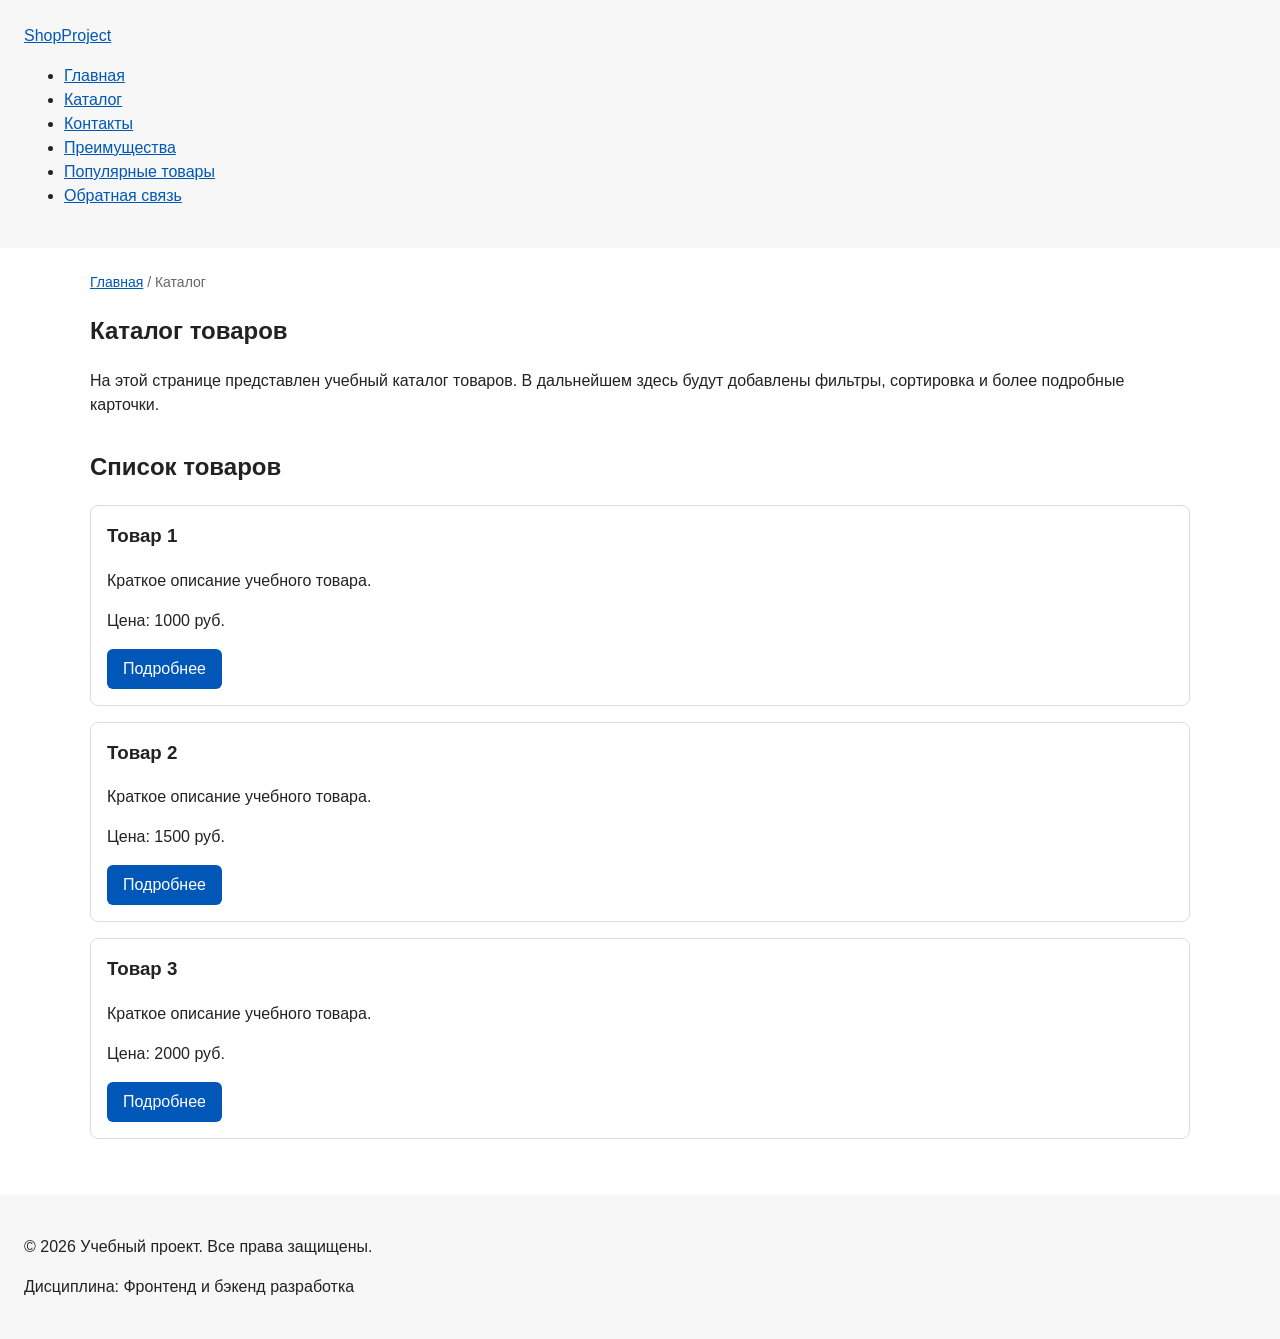
==== catalog.html @ 083e245b "feat: add multi-page structure navigation and anchors" ====
<!DOCTYPE html>
<html lang="ru">
<head>
  <meta charset="UTF-8">
  <meta name="viewport" content="width=device-width, initial-scale=1.0">
  <meta name="description" content="Каталог товаров учебного интернет-магазина.">
  <title>Каталог товаров — Учебный интернет-магазин</title>
  <link rel="stylesheet" href="css/style.css">
</head>
<body>
  <header>
    <div class="site-header">
      <a class="site-logo" href="index.html">ShopProject</a>
      <nav class="site-nav" aria-label="Основная навигация">
        <ul class="site-nav__list">
          <li><a href="index.html">Главная</a></li>
          <li><a href="catalog.html">Каталог</a></li>
          <li><a href="contacts.html">Контакты</a></li>
          <li><a href="index.html#advantages">Преимущества</a></li>
          <li><a href="index.html#popular">Популярные товары</a></li>
          <li><a href="index.html#contacts">Обратная связь</a></li>
        </ul>
      </nav>
    </div>
  </header>

  <main>
    <nav class="breadcrumbs" aria-label="Хлебные крошки">
      <a href="index.html">Главная</a>
      <span>Каталог</span>
    </nav>

    <section class="section">
      <h1>Каталог товаров</h1>
      <p> На этой странице представлен учебный каталог товаров. В дальнейшем здесь будут добавлены фильтры, сортировка и более подробные карточки.</p>
    </section>

    <section class="section">
      <h2>Список товаров</h2>
      <article class="product-card">
        <h3>Товар 1</h3>
        <p>Краткое описание учебного товара.</p>
        <p>Цена: 1000 руб.</p>
        <a class="button" href="index.html#popular">Подробнее</a>
      </article>
      <article class="product-card">
        <h3>Товар 2</h3>
        <p>Краткое описание учебного товара.</p>
        <p>Цена: 1500 руб.</p>
        <a class="button" href="index.html#popular">Подробнее</a>
      </article>
      <article class="product-card">
        <h3>Товар 3</h3>
        <p>Краткое описание учебного товара.</p>
        <p>Цена: 2000 руб.</p>
        <a class="button" href="index.html#popular">Подробнее</a>
      </article>
    </section>
  </main>

  <footer>
    <p>&copy; 2026 Учебный проект. Все права защищены.</p>
    <p>Дисциплина: Фронтенд и бэкенд разработка</p>
  </footer>
</body>
</html>
---- css/style.css ----
/* ===============================
   1. Переменные проекта
   =============================== */
:root {
  /* Основные цвета проекта */
  --color-bg: #ffffff;
  --color-text: #222222;
  --color-muted: #666666;
  --color-primary: #0057b8;
  --color-primary-dark: #003f86;
  --color-border: #dddddd;
  --color-surface: #f7f7f7;
  --color-surface-accent: #eef5ff;
  --color-danger: #b00020;
  --color-success: #168a2f;
  --color-success-bg: #eefaf0;
  --color-white: #ffffff;

  /* Отступы */
  --space-xs: 4px;
  --space-sm: 8px;
  --space-md: 16px;
  --space-lg: 24px;
  --space-xl: 32px;

  /* Скругления */
  --radius-sm: 6px;
  --radius-md: 8px;
  --radius-lg: 12px;

  /* Размеры */
  --container-width: 1100px;
}

/* ===============================
   2. Базовые стили
   =============================== */
* {
  box-sizing: border-box;
}

body {
  margin: 0;
  font-family: Arial, sans-serif;
  line-height: 1.5;
  color: var(--color-text);
  background-color: var(--color-bg);
}

header,
main,
footer {
  padding: var(--space-lg);
}

header,
footer {
  background-color: var(--color-surface);
}

/* ===============================
   3. Общие элементы интерфейса
   =============================== */
a {
  color: var(--color-primary);
}

a:hover {
  color: var(--color-primary-dark);
}

a:focus-visible {
  outline: 2px solid var(--color-primary);
  outline-offset: 3px;
}

.button {
  display: inline-block;
  padding: var(--space-sm) var(--space-md);
  color: var(--color-white);
  background-color: var(--color-primary);
  text-decoration: none;
  border: none;
  border-radius: var(--radius-sm);
  cursor: pointer;
}

.button:hover {
  background-color: var(--color-primary-dark);
}

.button:focus-visible {
  outline: 2px solid var(--color-primary);
  outline-offset: 3px;
}

.button:disabled {
  opacity: 0.6;
  cursor: not-allowed;
}

/* ===============================
   4. Компоненты страницы
   =============================== */
.hero {
  max-width: var(--container-width);
  margin: 0 auto var(--space-xl);
  padding: var(--space-xl) var(--space-lg);
  background-color: var(--color-surface-accent);
  border-radius: var(--radius-lg);
}

.section {
  max-width: var(--container-width);
  margin: 0 auto var(--space-xl);
}

.section h2 {
  margin-top: 0;
}

.product-card {
  margin-bottom: var(--space-md);
  padding: var(--space-md);
  border: 1px solid var(--color-border);
  border-radius: var(--radius-md);
  background-color: var(--color-bg);
}

.product-card:hover {
  border-color: var(--color-primary);
}

.product-card h3 {
  margin-top: 0;
}

.aside-info {
  max-width: var(--container-width);
  margin: 0 auto var(--space-xl);
  padding: var(--space-md);
  border-left: 4px solid var(--color-primary);
  background-color: var(--color-surface);
}

/* ===============================
   5. Форма и модальное окно
   =============================== */
.order-dialog {
  width: min(100% - 32px, 560px);
  padding: var(--space-lg);
  border: none;
  border-radius: var(--radius-lg);
}

.order-dialog::backdrop {
  background-color: rgba(0, 0, 0, 0.5);
}

.form-field {
  margin-bottom: var(--space-md);
}

.form-field label {
  display: block;
  margin-bottom: var(--space-xs);
}

.form-field input,
.form-field select,
.form-field textarea {
  width: 100%;
  padding: 10px 12px;
  border: 1px solid var(--color-border);
  border-radius: var(--radius-sm);
  font: inherit;
}

.form-field input[type="checkbox"] {
  width: auto;
}

.form-field small {
  display: block;
  margin-top: var(--space-xs);
  color: var(--color-muted);
}

.form-field input:hover,
.form-field select:hover,
.form-field textarea:hover {
  border-color: var(--color-primary);
}

.form-field input:focus-visible,
.form-field select:focus-visible,
.form-field textarea:focus-visible,
.form-actions button:focus-visible {
  outline: 2px solid var(--color-primary);
  outline-offset: 3px;
}

[aria-invalid="true"] {
  border-color: var(--color-danger);
}

.success-message {
  max-width: var(--container-width);
  margin: var(--space-lg) auto;
  padding: var(--space-md);
  border-left: 4px solid var(--color-success);
  background-color: var(--color-success-bg);
}   
/* ===============================
   6. Навигация, якоря и хлебные крошки
   =============================== */
html {
  scroll-behavior: smooth;
}

:target {
  outline: 2px dashed var(--color-primary);
  outline-offset: 4px;
}

.breadcrumbs {
  max-width: var(--container-width);
  margin: 0 auto var(--space-md);
  font-size: 14px;
  color: var(--color-muted);
}

.breadcrumbs a {
  color: var(--color-primary);
}

.breadcrumbs span::before {
  content: " / ";
  color: var(--color-muted);
}
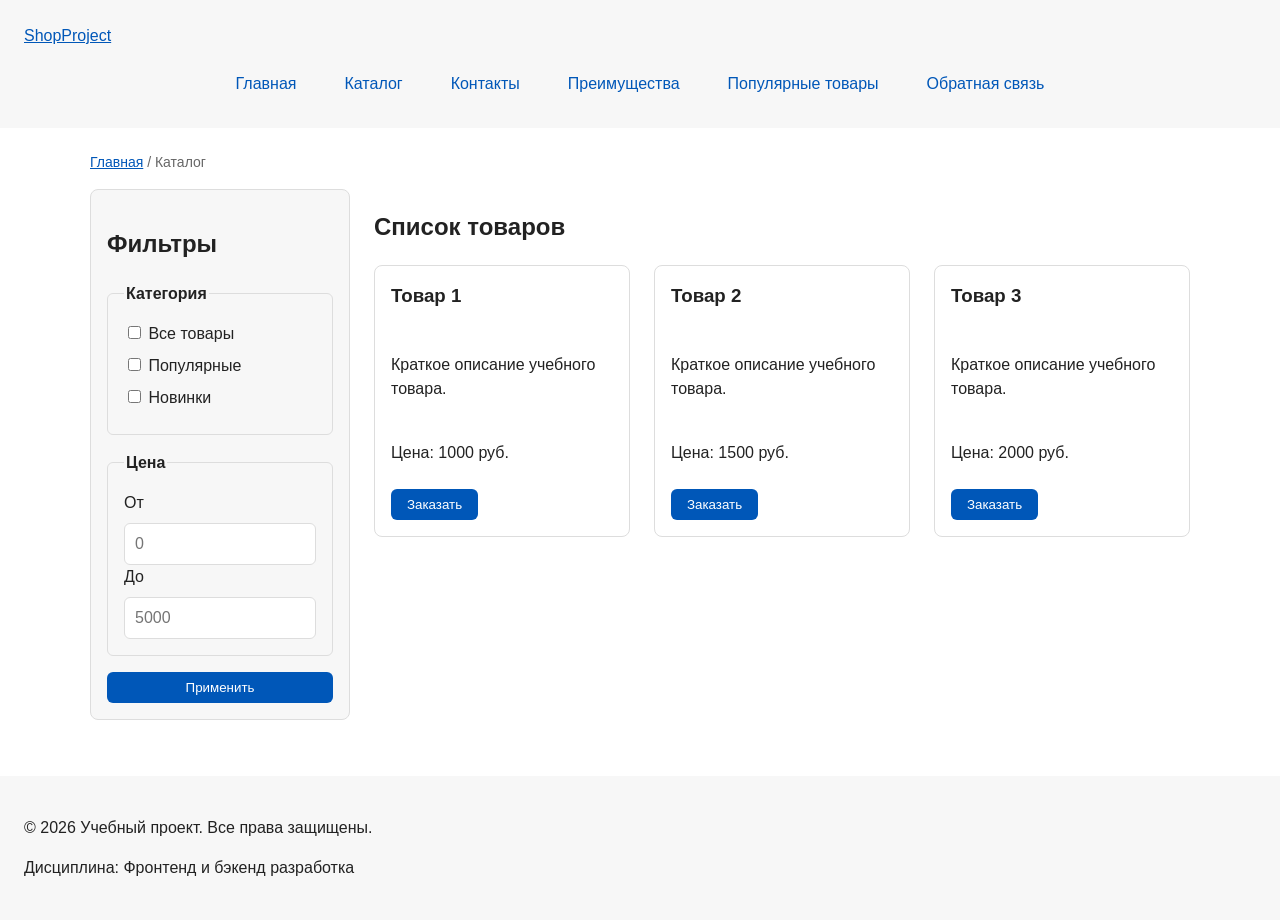
==== commit bdfe9039: "feat: add flex navigation and grid catalog layout" ====
--- a/catalog.html
+++ b/catalog.html
@@ -30,31 +30,65 @@
       <span>Каталог</span>
     </nav>
 
-    <section class="section">
-      <h1>Каталог товаров</h1>
-      <p> На этой странице представлен учебный каталог товаров. В дальнейшем здесь будут добавлены фильтры, сортировка и более подробные карточки.</p>
-    </section>
+    <section class="catalog-layout">
+      <aside class="catalog-filters">
+        <h2>Фильтры</h2>
+        <form class="filters-form" action="#" method="get">
+          <fieldset>
+            <legend>Категория</legend>
+            <label>
+              <input type="checkbox" name="category" value="all">
+              Все товары
+            </label>
+            <label>
+              <input type="checkbox" name="category" value="popular">
+              Популярные
+            </label>
+            <label>
+              <input type="checkbox" name="category" value="new">
+              Новинки
+            </label>
+          </fieldset>
+          <fieldset>
+            <legend>Цена</legend>
+            <label for="price-from">От</label>
+            <input id="price-from" name="price-from" type="number" min="0" placeholder="0">
+            <label for="price-to">До</label>
+            <input id="price-to" name="price-to" type="number" min="0" placeholder="5000">
+          </fieldset>
+          <button class="button" type="submit">Применить</button>
+        </form>
+      </aside>
 
-    <section class="section">
-      <h2>Список товаров</h2>
-      <article class="product-card">
-        <h3>Товар 1</h3>
-        <p>Краткое описание учебного товара.</p>
-        <p>Цена: 1000 руб.</p>
-        <a class="button" href="index.html#popular">Подробнее</a>
-      </article>
-      <article class="product-card">
-        <h3>Товар 2</h3>
-        <p>Краткое описание учебного товара.</p>
-        <p>Цена: 1500 руб.</p>
-        <a class="button" href="index.html#popular">Подробнее</a>
-      </article>
-      <article class="product-card">
-        <h3>Товар 3</h3>
-        <p>Краткое описание учебного товара.</p>
-        <p>Цена: 2000 руб.</p>
-        <a class="button" href="index.html#popular">Подробнее</a>
-      </article>
+      <section class="catalog-products">
+        <h2>Список товаров</h2>
+        <div class="products-grid">
+          <article class="product-card">
+            <h3>Товар 1</h3>
+            <p>Краткое описание учебного товара.</p>
+            <p>Цена: 1000 руб.</p>
+            <button class="button product-card__button" type="button" data-product="Товар 1">
+              Заказать
+            </button>
+          </article>
+          <article class="product-card">
+            <h3>Товар 2</h3>
+            <p>Краткое описание учебного товара.</p>
+            <p>Цена: 1500 руб.</p>
+            <button class="button product-card__button" type="button" data-product="Товар 2">
+              Заказать
+            </button>
+          </article>
+          <article class="product-card">
+            <h3>Товар 3</h3>
+            <p>Краткое описание учебного товара.</p>
+            <p>Цена: 2000 руб.</p>
+            <button class="button product-card__button" type="button" data-product="Товар 3">
+              Заказать
+            </button>
+          </article>
+        </div>
+      </section>
     </section>
   </main>
 
--- a/css/style.css
+++ b/css/style.css
@@ -237,4 +237,109 @@
 .breadcrumbs span::before {
   content: " / ";
   color: var(--color-muted);
+}
+
+/* ===============================
+   7. Flexbox Navigation
+   =============================== */
+.site-nav__list {
+  display: flex;
+  flex-wrap: wrap;
+  justify-content: center;
+  align-items: center;
+  gap: var(--space-md);
+  padding: 0;
+  margin: var(--space-md) 0 0;
+  list-style: none;
+}
+
+.site-nav__list a {
+  display: inline-block;
+  padding: var(--space-sm) var(--space-md);
+  color: var(--color-primary);
+  text-decoration: none;
+  border-radius: var(--radius-sm);
+}
+
+.site-nav__list a:hover {
+  color: var(--color-white);
+  background-color: var(--color-primary);
+}
+
+/* ===============================
+   8. Grid Products & Cards
+   =============================== */
+.products-grid {
+  display: grid;
+  grid-template-columns: repeat(3, 1fr);
+  gap: var(--space-lg);
+}
+
+.product-card {
+  display: flex;
+  flex-direction: column;
+  gap: var(--space-sm);
+  margin-bottom: 0;
+  padding: var(--space-md);
+  border: 1px solid var(--color-border);
+  border-radius: var(--radius-md);
+  background-color: var(--color-bg);
+}
+
+.product-card .button {
+  margin-top: auto;
+  align-self: flex-start;
+}
+
+/* ===============================
+   9. Catalog Grid Layout & Filters
+   =============================== */
+.catalog-layout {
+  max-width: var(--container-width);
+  margin: 0 auto var(--space-xl);
+  display: grid;
+  grid-template-columns: 260px 1fr;
+  grid-template-areas: "filters products";
+  gap: var(--space-lg);
+}
+
+.catalog-filters {
+  grid-area: filters;
+  padding: var(--space-md);
+  border: 1px solid var(--color-border);
+  border-radius: var(--radius-md);
+  background-color: var(--color-surface);
+}
+
+.catalog-products {
+  grid-area: products;
+}
+
+.filters-form {
+  display: grid;
+  gap: var(--space-md);
+}
+
+.filters-form fieldset {
+  margin: 0;
+  padding: var(--space-md);
+  border: 1px solid var(--color-border);
+  border-radius: var(--radius-sm);
+}
+
+.filters-form legend {
+  font-weight: 700;
+}
+
+.filters-form label {
+  display: block;
+  margin-bottom: var(--space-sm);
+}
+
+.filters-form input[type="number"] {
+  width: 100%;
+  padding: 8px 10px;
+  border: 1px solid var(--color-border);
+  border-radius: var(--radius-sm);
+  font: inherit;
 }
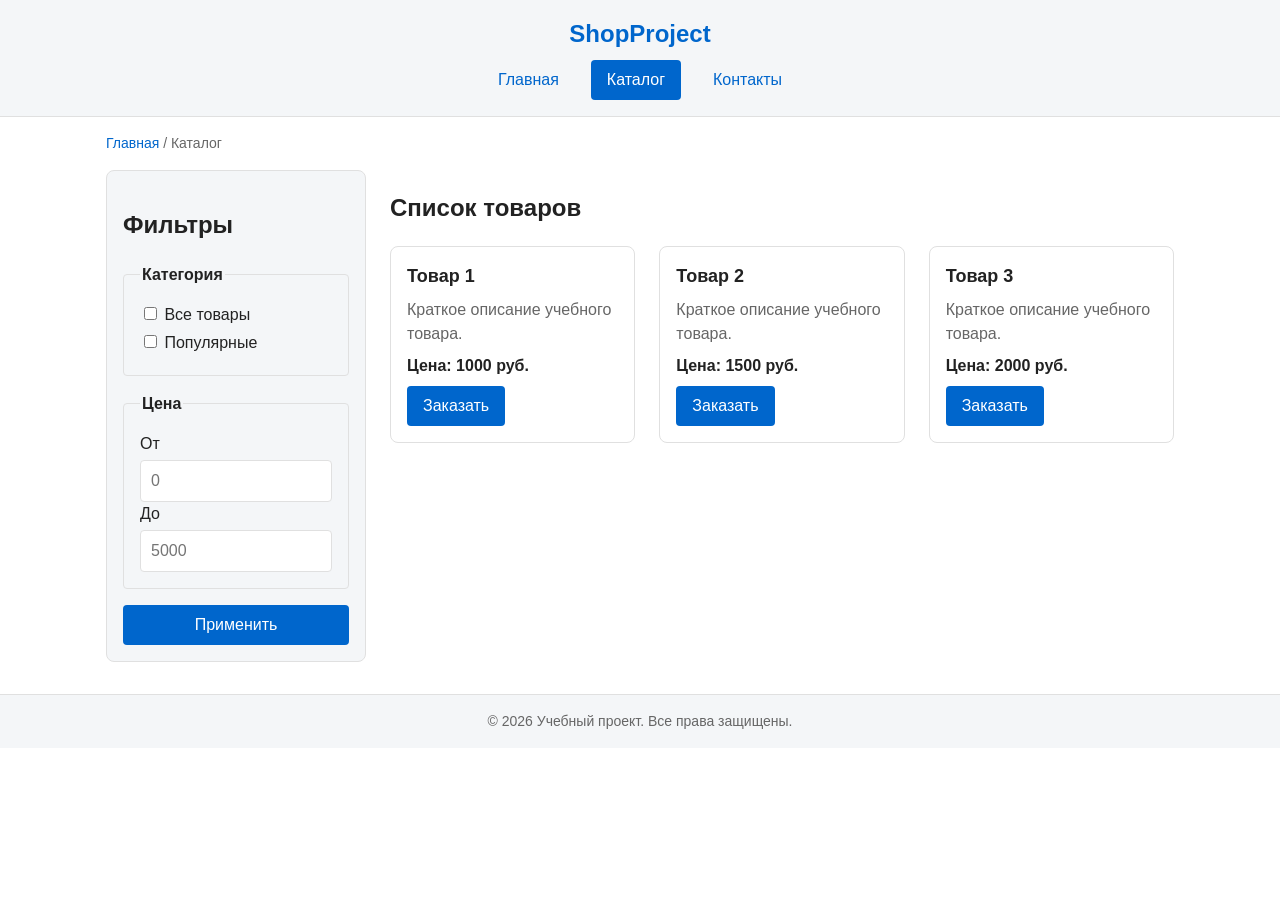
==== commit 1646a06f: "refactor: apply BEM naming to CSS classes" ====
--- a/catalog.html
+++ b/catalog.html
@@ -4,97 +4,95 @@
   <meta charset="UTF-8">
   <meta name="viewport" content="width=device-width, initial-scale=1.0">
   <meta name="description" content="Каталог товаров учебного интернет-магазина.">
-  <title>Каталог товаров — Учебный интернет-магазин</title>
+  <title>Каталог товаров — ShopProject</title>
   <link rel="stylesheet" href="css/style.css">
 </head>
 <body>
-  <header>
-    <div class="site-header">
-      <a class="site-logo" href="index.html">ShopProject</a>
+  <header class="site-header">
+    <div class="site-header__inner">
+      <a class="site-header__logo" href="index.html">ShopProject</a>
       <nav class="site-nav" aria-label="Основная навигация">
         <ul class="site-nav__list">
-          <li><a href="index.html">Главная</a></li>
-          <li><a href="catalog.html">Каталог</a></li>
-          <li><a href="contacts.html">Контакты</a></li>
-          <li><a href="index.html#advantages">Преимущества</a></li>
-          <li><a href="index.html#popular">Популярные товары</a></li>
-          <li><a href="index.html#contacts">Обратная связь</a></li>
+          <li class="site-nav__item">
+            <a class="site-nav__link" href="index.html">Главная</a>
+          </li>
+          <li class="site-nav__item">
+            <a class="site-nav__link site-nav__link--active" href="catalog.html">Каталог</a>
+          </li>
+          <li class="site-nav__item">
+            <a class="site-nav__link" href="contacts.html">Контакты</a>
+          </li>
         </ul>
       </nav>
     </div>
   </header>
 
   <main>
+    <!-- Хлебные крошки -->
     <nav class="breadcrumbs" aria-label="Хлебные крошки">
-      <a href="index.html">Главная</a>
-      <span>Каталог</span>
+      <a class="breadcrumbs__link" href="index.html">Главная</a>
+      <span class="breadcrumbs__current">Каталог</span>
     </nav>
 
+    <!-- Сетка страницы каталога -->
     <section class="catalog-layout">
+      <!-- Блок фильтрации -->
       <aside class="catalog-filters">
-        <h2>Фильтры</h2>
+        <h2 class="catalog-filters__title">Фильтры</h2>
         <form class="filters-form" action="#" method="get">
-          <fieldset>
-            <legend>Категория</legend>
-            <label>
-              <input type="checkbox" name="category" value="all">
-              Все товары
+          <fieldset class="filters-form__group">
+            <legend class="filters-form__legend">Категория</legend>
+            <label class="filters-form__label">
+              <input class="filters-form__checkbox" type="checkbox" name="category" value="all"> Все товары
             </label>
-            <label>
-              <input type="checkbox" name="category" value="popular">
-              Популярные
-            </label>
-            <label>
-              <input type="checkbox" name="category" value="new">
-              Новинки
+            <label class="filters-form__label">
+              <input class="filters-form__checkbox" type="checkbox" name="category" value="popular"> Популярные
             </label>
           </fieldset>
-          <fieldset>
-            <legend>Цена</legend>
-            <label for="price-from">От</label>
-            <input id="price-from" name="price-from" type="number" min="0" placeholder="0">
-            <label for="price-to">До</label>
-            <input id="price-to" name="price-to" type="number" min="0" placeholder="5000">
+          
+          <fieldset class="filters-form__group">
+            <legend class="filters-form__legend">Цена</legend>
+            <label class="filters-form__label" for="price-from">От</label>
+            <input class="filters-form__input" id="price-from" name="price-from" type="number" min="0" placeholder="0">
+            <label class="filters-form__label" for="price-to">До</label>
+            <input class="filters-form__input" id="price-to" name="price-to" type="number" min="0" placeholder="5000">
           </fieldset>
-          <button class="button" type="submit">Применить</button>
+          
+          <button class="button button--primary" type="submit">Применить</button>
         </form>
       </aside>
 
+      <!-- Список товаров -->
       <section class="catalog-products">
-        <h2>Список товаров</h2>
+        <h2 class="catalog-products__title">Список товаров</h2>
         <div class="products-grid">
           <article class="product-card">
-            <h3>Товар 1</h3>
-            <p>Краткое описание учебного товара.</p>
-            <p>Цена: 1000 руб.</p>
-            <button class="button product-card__button" type="button" data-product="Товар 1">
-              Заказать
-            </button>
+            <h3 class="product-card__title">Товар 1</h3>
+            <p class="product-card__description">Краткое описание учебного товара.</p>
+            <p class="product-card__price">Цена: 1000 руб.</p>
+            <button class="button button--primary product-card__button" type="button" data-product="Товар 1">Заказать</button>
           </article>
           <article class="product-card">
-            <h3>Товар 2</h3>
-            <p>Краткое описание учебного товара.</p>
-            <p>Цена: 1500 руб.</p>
-            <button class="button product-card__button" type="button" data-product="Товар 2">
-              Заказать
-            </button>
+            <h3 class="product-card__title">Товар 2</h3>
+            <p class="product-card__description">Краткое описание учебного товара.</p>
+            <p class="product-card__price">Цена: 1500 руб.</p>
+            <button class="button button--primary product-card__button" type="button" data-product="Товар 2">Заказать</button>
           </article>
           <article class="product-card">
-            <h3>Товар 3</h3>
-            <p>Краткое описание учебного товара.</p>
-            <p>Цена: 2000 руб.</p>
-            <button class="button product-card__button" type="button" data-product="Товар 3">
-              Заказать
-            </button>
+            <h3 class="product-card__title">Товар 3</h3>
+            <p class="product-card__description">Краткое описание учебного товара.</p>
+            <p class="product-card__price">Цена: 2000 руб.</p>
+            <button class="button button--primary product-card__button" type="button" data-product="Товар 3">Заказать</button>
           </article>
         </div>
       </section>
     </section>
   </main>
 
-  <footer>
-    <p>&copy; 2026 Учебный проект. Все права защищены.</p>
-    <p>Дисциплина: Фронтенд и бэкенд разработка</p>
+  <footer class="site-footer">
+    <div class="site-footer__inner">
+      <p class="site-footer__text">&copy; 2026 Учебный проект. Все права защищены.</p>
+    </div>
   </footer>
 </body>
 </html>
--- a/css/style.css
+++ b/css/style.css
@@ -1,247 +1,78 @@
-/* ===============================
-   1. Переменные проекта
-   =============================== */
+/* ==========================================
+   1. Design Tokens & Root Variables
+   ========================================== */
 :root {
-  /* Основные цвета проекта */
-  --color-bg: #ffffff;
+  --color-primary: #0066cc;
+  --color-primary-dark: #004b99;
+  --color-danger: #d9534f;
   --color-text: #222222;
   --color-muted: #666666;
-  --color-primary: #0057b8;
-  --color-primary-dark: #003f86;
-  --color-border: #dddddd;
-  --color-surface: #f7f7f7;
-  --color-surface-accent: #eef5ff;
-  --color-danger: #b00020;
-  --color-success: #168a2f;
-  --color-success-bg: #eefaf0;
+  --color-bg: #ffffff;
+  --color-surface: #f4f6f8;
+  --color-border: #e0e0e0;
   --color-white: #ffffff;
 
-  /* Отступы */
   --space-xs: 4px;
   --space-sm: 8px;
   --space-md: 16px;
   --space-lg: 24px;
   --space-xl: 32px;
 
-  /* Скругления */
-  --radius-sm: 6px;
+  --radius-sm: 4px;
   --radius-md: 8px;
   --radius-lg: 12px;
 
-  /* Размеры */
   --container-width: 1100px;
 }
 
-/* ===============================
-   2. Базовые стили
-   =============================== */
-* {
+/* ==========================================
+   2. Base Styles
+   ========================================== */
+*,
+*::before,
+*::after {
   box-sizing: border-box;
 }
 
 body {
   margin: 0;
-  font-family: Arial, sans-serif;
-  line-height: 1.5;
+  font-family: -apple-system, BlinkMacSystemFont, "Segoe UI", Roboto, Arial, sans-serif;
   color: var(--color-text);
   background-color: var(--color-bg);
-}
-
-header,
-main,
-footer {
-  padding: var(--space-lg);
-}
-
-header,
-footer {
-  background-color: var(--color-surface);
-}
-
-/* ===============================
-   3. Общие элементы интерфейса
-   =============================== */
-a {
-  color: var(--color-primary);
-}
-
-a:hover {
-  color: var(--color-primary-dark);
-}
-
-a:focus-visible {
-  outline: 2px solid var(--color-primary);
-  outline-offset: 3px;
-}
-
-.button {
-  display: inline-block;
-  padding: var(--space-sm) var(--space-md);
-  color: var(--color-white);
-  background-color: var(--color-primary);
-  text-decoration: none;
-  border: none;
-  border-radius: var(--radius-sm);
-  cursor: pointer;
-}
-
-.button:hover {
-  background-color: var(--color-primary-dark);
-}
-
-.button:focus-visible {
-  outline: 2px solid var(--color-primary);
-  outline-offset: 3px;
-}
-
-.button:disabled {
-  opacity: 0.6;
-  cursor: not-allowed;
-}
-
-/* ===============================
-   4. Компоненты страницы
-   =============================== */
-.hero {
-  max-width: var(--container-width);
-  margin: 0 auto var(--space-xl);
-  padding: var(--space-xl) var(--space-lg);
-  background-color: var(--color-surface-accent);
-  border-radius: var(--radius-lg);
-}
-
-.section {
-  max-width: var(--container-width);
-  margin: 0 auto var(--space-xl);
-}
-
-.section h2 {
-  margin-top: 0;
-}
-
-.product-card {
-  margin-bottom: var(--space-md);
-  padding: var(--space-md);
-  border: 1px solid var(--color-border);
-  border-radius: var(--radius-md);
-  background-color: var(--color-bg);
-}
-
-.product-card:hover {
-  border-color: var(--color-primary);
-}
-
-.product-card h3 {
-  margin-top: 0;
-}
-
-.aside-info {
-  max-width: var(--container-width);
-  margin: 0 auto var(--space-xl);
-  padding: var(--space-md);
-  border-left: 4px solid var(--color-primary);
-  background-color: var(--color-surface);
-}
-
-/* ===============================
-   5. Форма и модальное окно
-   =============================== */
-.order-dialog {
-  width: min(100% - 32px, 560px);
-  padding: var(--space-lg);
-  border: none;
-  border-radius: var(--radius-lg);
-}
-
-.order-dialog::backdrop {
-  background-color: rgba(0, 0, 0, 0.5);
-}
-
-.form-field {
-  margin-bottom: var(--space-md);
-}
-
-.form-field label {
-  display: block;
-  margin-bottom: var(--space-xs);
-}
-
-.form-field input,
-.form-field select,
-.form-field textarea {
-  width: 100%;
-  padding: 10px 12px;
-  border: 1px solid var(--color-border);
-  border-radius: var(--radius-sm);
-  font: inherit;
-}
-
-.form-field input[type="checkbox"] {
-  width: auto;
-}
-
-.form-field small {
-  display: block;
-  margin-top: var(--space-xs);
-  color: var(--color-muted);
-}
-
-.form-field input:hover,
-.form-field select:hover,
-.form-field textarea:hover {
-  border-color: var(--color-primary);
-}
-
-.form-field input:focus-visible,
-.form-field select:focus-visible,
-.form-field textarea:focus-visible,
-.form-actions button:focus-visible {
-  outline: 2px solid var(--color-primary);
-  outline-offset: 3px;
-}
-
-[aria-invalid="true"] {
-  border-color: var(--color-danger);
-}
-
-.success-message {
-  max-width: var(--container-width);
-  margin: var(--space-lg) auto;
-  padding: var(--space-md);
-  border-left: 4px solid var(--color-success);
-  background-color: var(--color-success-bg);
-}   
-/* ===============================
-   6. Навигация, якоря и хлебные крошки
-   =============================== */
+  line-height: 1.5;
+}
+
 html {
   scroll-behavior: smooth;
 }
 
-:target {
-  outline: 2px dashed var(--color-primary);
-  outline-offset: 4px;
-}
-
-.breadcrumbs {
+/* ==========================================
+   3. Block: site-header
+   ========================================== */
+.site-header {
+  background-color: var(--color-surface);
+  border-bottom: 1px solid var(--color-border);
+}
+
+.site-header__inner {
   max-width: var(--container-width);
-  margin: 0 auto var(--space-md);
-  font-size: 14px;
-  color: var(--color-muted);
-}
-
-.breadcrumbs a {
+  margin: 0 auto;
+  padding: var(--space-md);
+  display: flex;
+  flex-direction: column;
+  align-items: center;
+}
+
+.site-header__logo {
+  font-size: 24px;
+  font-weight: 700;
   color: var(--color-primary);
-}
-
-.breadcrumbs span::before {
-  content: " / ";
-  color: var(--color-muted);
-}
-
-/* ===============================
-   7. Flexbox Navigation
-   =============================== */
+  text-decoration: none;
+}
+
+/* ==========================================
+   4. Block: site-nav
+   ========================================== */
 .site-nav__list {
   display: flex;
   flex-wrap: wrap;
@@ -249,26 +80,100 @@
   align-items: center;
   gap: var(--space-md);
   padding: 0;
-  margin: var(--space-md) 0 0;
+  margin: var(--space-sm) 0 0;
   list-style: none;
 }
 
-.site-nav__list a {
+.site-nav__link {
   display: inline-block;
   padding: var(--space-sm) var(--space-md);
   color: var(--color-primary);
   text-decoration: none;
   border-radius: var(--radius-sm);
-}
-
-.site-nav__list a:hover {
+  transition: background-color 0.2s, color 0.2s;
+}
+
+.site-nav__link:hover {
   color: var(--color-white);
   background-color: var(--color-primary);
 }
 
-/* ===============================
-   8. Grid Products & Cards
-   =============================== */
+.site-nav__link:focus-visible {
+  outline: 2px solid var(--color-primary);
+  outline-offset: 3px;
+}
+
+.site-nav__link--active {
+  color: var(--color-white);
+  background-color: var(--color-primary);
+}
+
+/* ==========================================
+   5. Block: breadcrumbs
+   ========================================== */
+.breadcrumbs {
+  max-width: var(--container-width);
+  margin: var(--space-md) auto;
+  padding: 0 var(--space-md);
+  font-size: 14px;
+  color: var(--color-muted);
+}
+
+.breadcrumbs__link {
+  color: var(--color-primary);
+  text-decoration: none;
+}
+
+.breadcrumbs__link:hover {
+  text-decoration: underline;
+}
+
+.breadcrumbs__current::before {
+  content: " / ";
+  color: var(--color-muted);
+}
+
+/* ==========================================
+   6. Block: hero & section
+   ========================================== */
+.hero {
+  background-color: var(--color-surface);
+  padding: var(--space-xl) var(--space-md);
+  text-align: center;
+}
+
+.hero__inner {
+  max-width: 600px;
+  margin: 0 auto;
+}
+
+.hero__title {
+  margin-top: 0;
+  font-size: 32px;
+}
+
+.hero__subtitle {
+  color: var(--color-muted);
+  margin-bottom: var(--space-lg);
+}
+
+.section {
+  padding: var(--space-xl) var(--space-md);
+}
+
+.section__inner {
+  max-width: var(--container-width);
+  margin: 0 auto;
+}
+
+.section__title {
+  margin-top: 0;
+  margin-bottom: var(--space-lg);
+}
+
+/* ==========================================
+   7. Block: products-grid & product-card
+   ========================================== */
 .products-grid {
   display: grid;
   grid-template-columns: repeat(3, 1fr);
@@ -279,24 +184,57 @@
   display: flex;
   flex-direction: column;
   gap: var(--space-sm);
-  margin-bottom: 0;
   padding: var(--space-md);
   border: 1px solid var(--color-border);
   border-radius: var(--radius-md);
   background-color: var(--color-bg);
-}
-
-.product-card .button {
+  transition: border-color 0.2s;
+}
+
+.product-card:hover {
+  border-color: var(--color-primary);
+}
+
+.product-card--featured {
+  border-color: var(--color-primary);
+}
+
+.product-card--discount {
+  border-color: var(--color-danger);
+}
+
+.product-card__title {
+  margin: 0;
+  font-size: 18px;
+  color: var(--color-text);
+}
+
+.product-card__description {
+  margin: 0;
+  color: var(--color-muted);
+}
+
+.product-card__price {
+  margin: 0;
+  font-weight: 700;
+}
+
+.product-card--discount .product-card__price {
+  color: var(--color-danger);
+}
+
+.product-card__button {
   margin-top: auto;
   align-self: flex-start;
 }
 
-/* ===============================
-   9. Catalog Grid Layout & Filters
-   =============================== */
+/* ==========================================
+   8. Block: catalog-layout & catalog-filters
+   ========================================== */
 .catalog-layout {
   max-width: var(--container-width);
   margin: 0 auto var(--space-xl);
+  padding: 0 var(--space-md);
   display: grid;
   grid-template-columns: 260px 1fr;
   grid-template-areas: "filters products";
@@ -320,26 +258,128 @@
   gap: var(--space-md);
 }
 
-.filters-form fieldset {
-  margin: 0;
-  padding: var(--space-md);
-  border: 1px solid var(--color-border);
-  border-radius: var(--radius-sm);
-}
-
-.filters-form legend {
+.filters-form__group {
+  margin: 0;
+  padding: var(--space-md);
+  border: 1px solid var(--color-border);
+  border-radius: var(--radius-sm);
+}
+
+.filters-form__legend {
   font-weight: 700;
 }
 
-.filters-form label {
+.filters-form__label {
   display: block;
-  margin-bottom: var(--space-sm);
-}
-
-.filters-form input[type="number"] {
+  margin-bottom: var(--space-xs);
+}
+
+.filters-form__input {
   width: 100%;
   padding: 8px 10px;
   border: 1px solid var(--color-border);
   border-radius: var(--radius-sm);
   font: inherit;
+}
+
+/* ==========================================
+   9. Block: button
+   ========================================== */
+.button {
+  display: inline-block;
+  padding: var(--space-sm) var(--space-md);
+  border: none;
+  border-radius: var(--radius-sm);
+  font: inherit;
+  text-decoration: none;
+  cursor: pointer;
+  transition: background-color 0.2s, color 0.2s;
+}
+
+.button--primary {
+  color: var(--color-white);
+  background-color: var(--color-primary);
+}
+
+.button--primary:hover {
+  background-color: var(--color-primary-dark);
+}
+
+.button--secondary {
+  color: var(--color-primary);
+  background-color: transparent;
+  border: 1px solid var(--color-primary);
+}
+
+.button--secondary:hover {
+  color: var(--color-white);
+  background-color: var(--color-primary);
+}
+
+.button:focus-visible {
+  outline: 2px solid var(--color-primary);
+  outline-offset: 3px;
+}
+
+/* ==========================================
+   10. Block: order-dialog & order-form
+   ========================================== */
+.order-dialog {
+  width: min(100% - 32px, 560px);
+  padding: var(--space-lg);
+  border: none;
+  border-radius: var(--radius-lg);
+  box-shadow: 0 10px 25px rgba(0, 0, 0, 0.2);
+}
+
+.order-dialog::backdrop {
+  background-color: rgba(0, 0, 0, 0.5);
+}
+
+.order-dialog__title {
+  margin-top: 0;
+}
+
+.order-form__field {
+  margin-bottom: var(--space-md);
+}
+
+.order-form__label {
+  display: block;
+  margin-bottom: var(--space-xs);
+}
+
+.order-form__input {
+  width: 100%;
+  padding: 10px 12px;
+  border: 1px solid var(--color-border);
+  border-radius: var(--radius-sm);
+  font: inherit;
+}
+
+.order-form__input:focus-visible {
+  outline: 2px solid var(--color-primary);
+  outline-offset: 2px;
+}
+
+.order-form__actions {
+  display: flex;
+  gap: var(--space-md);
+  margin-top: var(--space-lg);
+}
+
+/* ==========================================
+   11. Block: site-footer
+   ========================================== */
+.site-footer {
+  background-color: var(--color-surface);
+  border-top: 1px solid var(--color-border);
+  padding: var(--space-md);
+  text-align: center;
+}
+
+.site-footer__text {
+  margin: 0;
+  color: var(--color-muted);
+  font-size: 14px;
 }
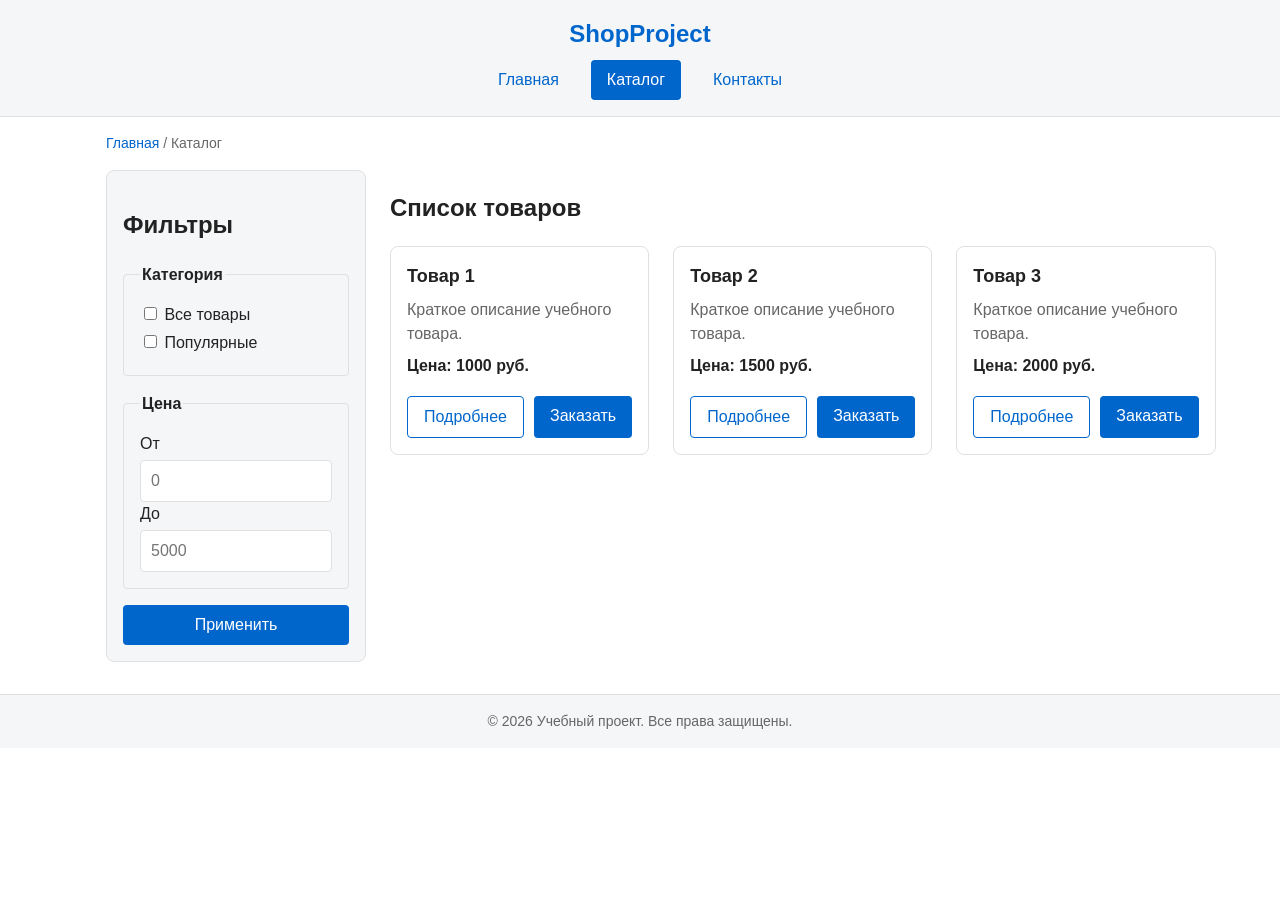
==== commit 75f82693: "feat: add product and order pages, update navigation links for KR1" ====
--- a/catalog.html
+++ b/catalog.html
@@ -66,24 +66,37 @@
       <section class="catalog-products">
         <h2 class="catalog-products__title">Список товаров</h2>
         <div class="products-grid">
+          
           <article class="product-card">
             <h3 class="product-card__title">Товар 1</h3>
             <p class="product-card__description">Краткое описание учебного товара.</p>
             <p class="product-card__price">Цена: 1000 руб.</p>
-            <button class="button button--primary product-card__button" type="button" data-product="Товар 1">Заказать</button>
+            <div class="product-card__actions" style="display: flex; gap: 10px; margin-top: 10px;">
+              <a class="button button--secondary" href="product.html">Подробнее</a>
+              <a class="button button--primary" href="order.html">Заказать</a>
+            </div>
           </article>
+
           <article class="product-card">
             <h3 class="product-card__title">Товар 2</h3>
             <p class="product-card__description">Краткое описание учебного товара.</p>
             <p class="product-card__price">Цена: 1500 руб.</p>
-            <button class="button button--primary product-card__button" type="button" data-product="Товар 2">Заказать</button>
+            <div class="product-card__actions" style="display: flex; gap: 10px; margin-top: 10px;">
+              <a class="button button--secondary" href="product.html">Подробнее</a>
+              <a class="button button--primary" href="order.html">Заказать</a>
+            </div>
           </article>
+
           <article class="product-card">
             <h3 class="product-card__title">Товар 3</h3>
             <p class="product-card__description">Краткое описание учебного товара.</p>
             <p class="product-card__price">Цена: 2000 руб.</p>
-            <button class="button button--primary product-card__button" type="button" data-product="Товар 3">Заказать</button>
+            <div class="product-card__actions" style="display: flex; gap: 10px; margin-top: 10px;">
+              <a class="button button--secondary" href="product.html">Подробнее</a>
+              <a class="button button--primary" href="order.html">Заказать</a>
+            </div>
           </article>
+
         </div>
       </section>
     </section>
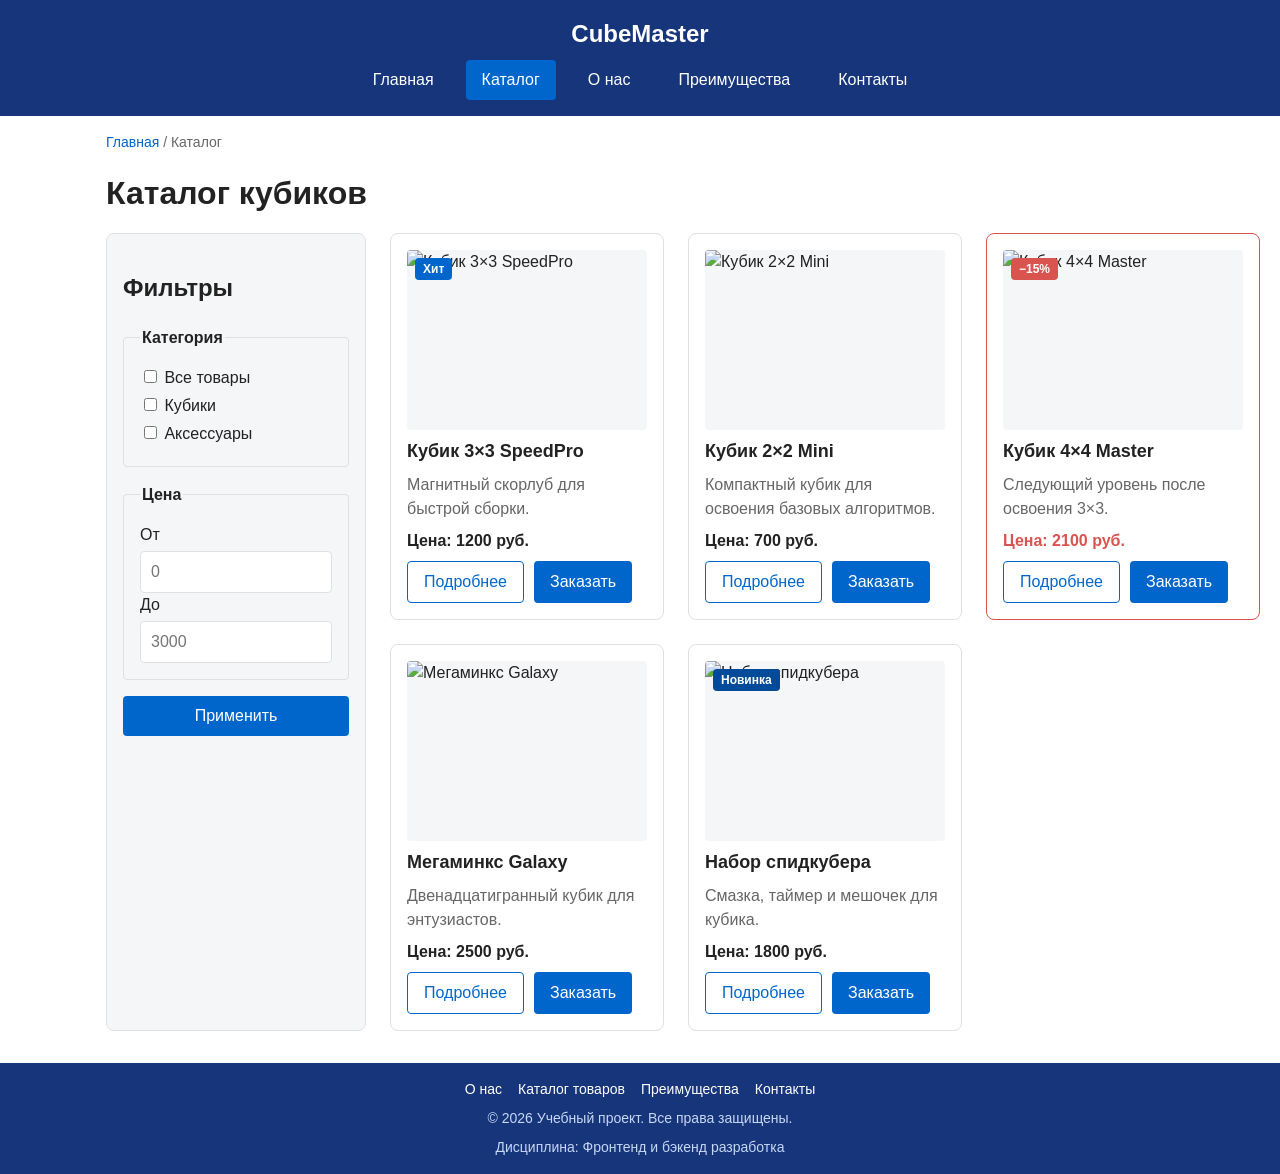
==== commit d9ace535: "feat: hero with background image, order modal on catalog, fix JS" ====
--- a/catalog.html
+++ b/catalog.html
@@ -3,14 +3,14 @@
 <head>
   <meta charset="UTF-8">
   <meta name="viewport" content="width=device-width, initial-scale=1.0">
-  <meta name="description" content="Каталог товаров учебного интернет-магазина.">
-  <title>Каталог товаров — ShopProject</title>
+  <meta name="description" content="Каталог кубиков Рубика и аксессуаров для спидкубинга.">
+  <title>Каталог — CubeMaster</title>
   <link rel="stylesheet" href="css/style.css">
 </head>
 <body>
   <header class="site-header">
     <div class="site-header__inner">
-      <a class="site-header__logo" href="index.html">ShopProject</a>
+      <a class="site-header__logo" href="index.html">CubeMaster</a>
       <nav class="site-nav" aria-label="Основная навигация">
         <ul class="site-nav__list">
           <li class="site-nav__item">
@@ -18,6 +18,12 @@
           </li>
           <li class="site-nav__item">
             <a class="site-nav__link site-nav__link--active" href="catalog.html">Каталог</a>
+          </li>
+          <li class="site-nav__item">
+            <a class="site-nav__link" href="index.html#about">О нас</a>
+          </li>
+          <li class="site-nav__item">
+            <a class="site-nav__link" href="index.html#advantages">Преимущества</a>
           </li>
           <li class="site-nav__item">
             <a class="site-nav__link" href="contacts.html">Контакты</a>
@@ -28,15 +34,16 @@
   </header>
 
   <main>
-    <!-- Хлебные крошки -->
     <nav class="breadcrumbs" aria-label="Хлебные крошки">
       <a class="breadcrumbs__link" href="index.html">Главная</a>
       <span class="breadcrumbs__current">Каталог</span>
     </nav>
 
-    <!-- Сетка страницы каталога -->
+    <div class="catalog-heading">
+      <h1 class="catalog-heading__title">Каталог кубиков</h1>
+    </div>
+
     <section class="catalog-layout">
-      <!-- Блок фильтрации -->
       <aside class="catalog-filters">
         <h2 class="catalog-filters__title">Фильтры</h2>
         <form class="filters-form" action="#" method="get">
@@ -46,66 +53,149 @@
               <input class="filters-form__checkbox" type="checkbox" name="category" value="all"> Все товары
             </label>
             <label class="filters-form__label">
-              <input class="filters-form__checkbox" type="checkbox" name="category" value="popular"> Популярные
+              <input class="filters-form__checkbox" type="checkbox" name="category" value="cubes"> Кубики
+            </label>
+            <label class="filters-form__label">
+              <input class="filters-form__checkbox" type="checkbox" name="category" value="accessories"> Аксессуары
             </label>
           </fieldset>
-          
+
           <fieldset class="filters-form__group">
             <legend class="filters-form__legend">Цена</legend>
             <label class="filters-form__label" for="price-from">От</label>
             <input class="filters-form__input" id="price-from" name="price-from" type="number" min="0" placeholder="0">
             <label class="filters-form__label" for="price-to">До</label>
-            <input class="filters-form__input" id="price-to" name="price-to" type="number" min="0" placeholder="5000">
+            <input class="filters-form__input" id="price-to" name="price-to" type="number" min="0" placeholder="3000">
           </fieldset>
-          
+
           <button class="button button--primary" type="submit">Применить</button>
         </form>
       </aside>
-
-      <!-- Список товаров -->
-      <section class="catalog-products">
-        <h2 class="catalog-products__title">Список товаров</h2>
-        <div class="products-grid">
-          
-          <article class="product-card">
-            <h3 class="product-card__title">Товар 1</h3>
-            <p class="product-card__description">Краткое описание учебного товара.</p>
-            <p class="product-card__price">Цена: 1000 руб.</p>
-            <div class="product-card__actions" style="display: flex; gap: 10px; margin-top: 10px;">
-              <a class="button button--secondary" href="product.html">Подробнее</a>
-              <a class="button button--primary" href="order.html">Заказать</a>
-            </div>
-          </article>
-
-          <article class="product-card">
-            <h3 class="product-card__title">Товар 2</h3>
-            <p class="product-card__description">Краткое описание учебного товара.</p>
-            <p class="product-card__price">Цена: 1500 руб.</p>
-            <div class="product-card__actions" style="display: flex; gap: 10px; margin-top: 10px;">
-              <a class="button button--secondary" href="product.html">Подробнее</a>
-              <a class="button button--primary" href="order.html">Заказать</a>
-            </div>
-          </article>
-
-          <article class="product-card">
-            <h3 class="product-card__title">Товар 3</h3>
-            <p class="product-card__description">Краткое описание учебного товара.</p>
-            <p class="product-card__price">Цена: 2000 руб.</p>
-            <div class="product-card__actions" style="display: flex; gap: 10px; margin-top: 10px;">
-              <a class="button button--secondary" href="product.html">Подробнее</a>
-              <a class="button button--primary" href="order.html">Заказать</a>
-            </div>
-          </article>
-
-        </div>
-      </section>
+      <div class="products-grid products-grid--catalog">
+        <article class="product-card">
+          <div class="product-card__media">
+            <img class="product-card__img" src="https://igrrai.ru/image/catalog/Golovolomki/Kubik-Rubika%203x3/GAN%20356%20RS/IMG_0007.jpg" alt="Кубик 3×3 SpeedPro" width="400" height="300">
+            <span class="product-card__badge product-card__badge--hit">Хит</span>
+          </div>
+          <h2 class="product-card__title">Кубик 3×3 SpeedPro</h2>
+          <p class="product-card__description">Магнитный скорлуб для быстрой сборки.</p>
+          <p class="product-card__price">Цена: 1200 руб.</p>
+          <div class="product-card__actions">
+            <a class="button button--secondary" href="product.html?id=3x3">Подробнее</a>
+            <button class="button button--primary product-card__button" type="button" data-product="Кубик 3×3 SpeedPro">Заказать</button>
+          </div>
+        </article>
+
+        <article class="product-card">
+          <div class="product-card__media">
+            <img class="product-card__img" src="https://avatars.mds.yandex.net/get-mpic/5177817/img_id8714847814257320974.jpeg/orig" alt="Кубик 2×2 Mini" width="400" height="300">
+          </div>
+          <h2 class="product-card__title">Кубик 2×2 Mini</h2>
+          <p class="product-card__description">Компактный кубик для освоения базовых алгоритмов.</p>
+          <p class="product-card__price">Цена: 700 руб.</p>
+          <div class="product-card__actions">
+            <a class="button button--secondary" href="product.html?id=2x2">Подробнее</a>
+            <button class="button button--primary product-card__button" type="button" data-product="Кубик 2×2 Mini">Заказать</button>
+          </div>
+        </article>
+
+        <article class="product-card product-card--discount">
+          <div class="product-card__media">
+            <img class="product-card__img" src="https://avatars.mds.yandex.net/get-mpic/10229228/2a00000196cb249d3e2cf73827dd2a086e5d/orig" alt="Кубик 4×4 Master" width="400" height="300">
+            <span class="product-card__badge">−15%</span>
+          </div>
+          <h2 class="product-card__title">Кубик 4×4 Master</h2>
+          <p class="product-card__description">Следующий уровень после освоения 3×3.</p>
+          <p class="product-card__price">Цена: 2100 руб.</p>
+          <div class="product-card__actions">
+            <a class="button button--secondary" href="product.html?id=4x4">Подробнее</a>
+            <button class="button button--primary product-card__button" type="button" data-product="Кубик 4×4 Master">Заказать</button>
+          </div>
+        </article>
+
+        <article class="product-card">
+          <div class="product-card__media">
+            <img class="product-card__img" src="https://avatars.mds.yandex.net/get-mpic/16143397/2a0000019887b34a6d09ddf2438b3a2c5c1b/orig" alt="Мегаминкс Galaxy" width="400" height="300">
+          </div>
+          <h2 class="product-card__title">Мегаминкс Galaxy</h2>
+          <p class="product-card__description">Двенадцатигранный кубик для энтузиастов.</p>
+          <p class="product-card__price">Цена: 2500 руб.</p>
+          <div class="product-card__actions">
+            <a class="button button--secondary" href="product.html?id=megaminx">Подробнее</a>
+            <button class="button button--primary product-card__button" type="button" data-product="Мегаминкс Galaxy">Заказать</button>
+          </div>
+        </article>
+
+        <article class="product-card">
+          <div class="product-card__media">
+            <img class="product-card__img" src="https://avatars.mds.yandex.net/get-mpic/14832725/2a0000019704a5049ac4ca5ef61a9739e6ff/orig" alt="Набор спидкубера" width="400" height="300">
+            <span class="product-card__badge product-card__badge--new">Новинка</span>
+          </div>
+          <h2 class="product-card__title">Набор спидкубера</h2>
+          <p class="product-card__description">Смазка, таймер и мешочек для кубика.</p>
+          <p class="product-card__price">Цена: 1800 руб.</p>
+          <div class="product-card__actions">
+            <a class="button button--secondary" href="product.html?id=kit">Подробнее</a>
+            <button class="button button--primary product-card__button" type="button" data-product="Набор спидкубера">Заказать</button>
+          </div>
+        </article>
+      </div>
     </section>
   </main>
 
   <footer class="site-footer">
     <div class="site-footer__inner">
+      <nav class="site-footer__nav" aria-label="Служебная навигация">
+        <a class="site-footer__link" href="index.html#about">О нас</a>
+        <a class="site-footer__link" href="index.html#catalog">Каталог товаров</a>
+        <a class="site-footer__link" href="index.html#advantages">Преимущества</a>
+        <a class="site-footer__link" href="contacts.html#contacts">Контакты</a>
+      </nav>
       <p class="site-footer__text">&copy; 2026 Учебный проект. Все права защищены.</p>
+      <p class="site-footer__text">Дисциплина: Фронтенд и бэкенд разработка</p>
     </div>
   </footer>
+
+  <dialog class="order-dialog" id="order-dialog" aria-labelledby="order-dialog-title">
+    <form class="order-dialog__form" id="order-form" method="dialog">
+      <h2 class="order-dialog__title" id="order-dialog-title">Быстрый заказ</h2>
+      <p class="order-dialog__product">Товар: <span id="order-product">—</span></p>
+
+      <label class="form-field">
+        <span class="form-field__label">Имя</span>
+        <input class="form-field__input" id="order-name" name="name" type="text" placeholder="Иван Иванов" required>
+      </label>
+
+      <label class="form-field">
+        <span class="form-field__label">E-mail</span>
+        <input class="form-field__input" id="order-email" name="email" type="email" placeholder="example@mail.ru" required>
+      </label>
+
+      <label class="form-field">
+        <span class="form-field__label">Телефон</span>
+        <input class="form-field__input" id="order-phone" name="phone" type="tel" placeholder="+7 (999) 123-45-67" required>
+      </label>
+
+      <label class="form-field">
+        <span class="form-field__label">Комментарий</span>
+        <textarea class="form-field__textarea" id="order-comment" name="comment" rows="3" placeholder="Например: модель, цвет, способ доставки"></textarea>
+      </label>
+
+      <label class="form-checkbox">
+        <input class="form-checkbox__input" id="order-agree" name="agree" type="checkbox" required>
+        <span>Согласен на обработку персональных данных</span>
+      </label>
+
+      <input type="hidden" id="order-product-input" name="product" value="">
+
+      <div class="order-dialog__actions">
+        <button class="button button--primary" type="submit" value="order">Отправить</button>
+        <button class="button button--secondary" id="close-order-dialog" type="button">Отмена</button>
+      </div>
+    </form>
+  </dialog>
+
+  <script src="js/main.js"></script>
 </body>
-</html>+</html>
+
--- a/css/style.css
+++ b/css/style.css
@@ -11,6 +11,8 @@
   --color-surface: #f4f6f8;
   --color-border: #e0e0e0;
   --color-white: #ffffff;
+  --color-dark: #16357a;
+  --color-on-dark: #c7d7f5;
 
   --space-xs: 4px;
   --space-sm: 8px;
@@ -50,8 +52,11 @@
    3. Block: site-header
    ========================================== */
 .site-header {
-  background-color: var(--color-surface);
-  border-bottom: 1px solid var(--color-border);
+  position: sticky;
+  top: 0;
+  z-index: 100;
+  background-color: var(--color-dark);
+  border-bottom: none;
 }
 
 .site-header__inner {
@@ -66,7 +71,7 @@
 .site-header__logo {
   font-size: 24px;
   font-weight: 700;
-  color: var(--color-primary);
+  color: var(--color-white);
   text-decoration: none;
 }
 
@@ -87,7 +92,7 @@
 .site-nav__link {
   display: inline-block;
   padding: var(--space-sm) var(--space-md);
-  color: var(--color-primary);
+  color: var(--color-white);
   text-decoration: none;
   border-radius: var(--radius-sm);
   transition: background-color 0.2s, color 0.2s;
@@ -99,7 +104,7 @@
 }
 
 .site-nav__link:focus-visible {
-  outline: 2px solid var(--color-primary);
+  outline: 2px solid var(--color-white);
   outline-offset: 3px;
 }
 
@@ -137,14 +142,28 @@
    6. Block: hero & section
    ========================================== */
 .hero {
-  background-color: var(--color-surface);
-  padding: var(--space-xl) var(--space-md);
+  display: flex;
+  flex-direction: column;
+  min-height: 600px;
+  background-color: var(--color-dark);
+  background-image: linear-gradient(rgba(22, 53, 122, 0.75), rgba(22, 53, 122, 0.75)),
+    url("https://avatars.mds.yandex.net/get-mpic/1045304/img_id1937156877717698228.jpeg/orig");
+  background-size: cover;
+  background-position: center;
+  background-repeat: no-repeat;
+  color: var(--color-white);
   text-align: center;
 }
 
 .hero__inner {
+  flex: 1;
+  display: flex;
+  flex-direction: column;
+  justify-content: center;
+  align-items: center;
   max-width: 600px;
   margin: 0 auto;
+  padding: var(--space-xl) var(--space-md);
 }
 
 .hero__title {
@@ -153,7 +172,7 @@
 }
 
 .hero__subtitle {
-  color: var(--color-muted);
+  color: var(--color-on-dark);
   margin-bottom: var(--space-lg);
 }
 
@@ -221,11 +240,6 @@
 
 .product-card--discount .product-card__price {
   color: var(--color-danger);
-}
-
-.product-card__button {
-  margin-top: auto;
-  align-self: flex-start;
 }
 
 /* ==========================================
@@ -340,6 +354,73 @@
   margin-top: 0;
 }
 
+.order-dialog__product {
+  margin: 0 0 var(--space-md);
+  padding: var(--space-sm) var(--space-md);
+  border-left: 3px solid var(--color-primary);
+  border-radius: var(--radius-sm);
+  background-color: var(--color-surface);
+}
+
+.order-dialog__actions {
+  display: flex;
+  gap: var(--space-md);
+  margin-top: var(--space-lg);
+}
+
+.form-field {
+  display: block;
+  margin-bottom: var(--space-md);
+}
+
+.form-field__label {
+  display: block;
+  margin-bottom: var(--space-xs);
+  font-weight: 600;
+}
+
+.form-field__input {
+  width: 100%;
+  padding: 10px 12px;
+  border: 1px solid var(--color-border);
+  border-radius: var(--radius-sm);
+  font: inherit;
+}
+
+.form-field__input:focus-visible {
+  outline: 2px solid var(--color-primary);
+  outline-offset: 2px;
+}
+
+.form-field__textarea {
+  width: 100%;
+  min-height: 80px;
+  padding: 10px 12px;
+  border: 1px solid var(--color-border);
+  border-radius: var(--radius-sm);
+  font: inherit;
+  resize: vertical;
+}
+
+.form-field__textarea:focus-visible {
+  outline: 2px solid var(--color-primary);
+  outline-offset: 2px;
+}
+
+.form-checkbox {
+  display: flex;
+  align-items: center;
+  gap: var(--space-sm);
+  margin-bottom: var(--space-md);
+  font-size: 14px;
+}
+
+.form-checkbox__input {
+  width: 16px;
+  height: 16px;
+  accent-color: var(--color-primary);
+}
+
 .order-form__field {
   margin-bottom: var(--space-md);
 }
@@ -372,14 +453,384 @@
    11. Block: site-footer
    ========================================== */
 .site-footer {
-  background-color: var(--color-surface);
-  border-top: 1px solid var(--color-border);
+  background-color: var(--color-dark);
+  border-top: none;
   padding: var(--space-md);
   text-align: center;
 }
 
 .site-footer__text {
+  margin: 0;
+  color: var(--color-on-dark);
+  font-size: 14px;
+}
+
+/* ==========================================
+   12. Block: section modifiers
+   ========================================== */
+.section--alt {
+  background-color: var(--color-surface);
+}
+
+.section__text {
+  max-width: 70ch;
+  margin: 0 0 var(--space-lg);
+  color: var(--color-muted);
+}
+
+.section__more {
+  margin: var(--space-lg) 0 0;
+  text-align: center;
+}
+
+/* ==========================================
+   13. Block: advantages
+   ========================================== */
+.advantages {
+  list-style: none;
+  display: grid;
+  grid-template-columns: repeat(4, 1fr);
+  gap: var(--space-md);
+}
+
+.advantages__item {
+  padding: var(--space-md);
+  border: 1px solid var(--color-border);
+  border-radius: var(--radius-md);
+  background-color: var(--color-bg);
+}
+
+.advantages__title {
+  margin: 0 0 var(--space-sm);
+  font-size: 18px;
+  color: var(--color-primary);
+}
+
+.advantages__text {
   margin: 0;
   color: var(--color-muted);
   font-size: 14px;
+}
+
+/* ==========================================
+   14. Block: product-card media & badge
+   ========================================== */
+.product-card__media {
+  position: relative;
+}
+
+.product-card__img {
+  display: block;
+  width: 100%;
+  height: 180px;
+  object-fit: cover;
+  border-radius: var(--radius-sm);
+  background-color: var(--color-surface);
+}
+
+.product-card__badge,
+.product-detail__badge {
+  position: absolute;
+  top: var(--space-sm);
+  left: var(--space-sm);
+  padding: 2px var(--space-sm);
+  border-radius: var(--radius-sm);
+  font-size: 12px;
+  font-weight: 700;
+  color: var(--color-white);
+  background-color: var(--color-danger);
+}
+
+.product-card__badge--hit,
+.product-detail__badge--hit {
+  background-color: var(--color-primary);
+}
+
+.product-card__badge--new,
+.product-detail__badge--new {
+  background-color: var(--color-primary-dark);
+}
+
+.product-card__actions {
+  display: flex;
+  flex-wrap: wrap;
+  gap: 10px;
+  margin-top: auto;
+}
+
+/* ==========================================
+   15. Block: product-table & compare-table
+   ========================================== */
+.product-table,
+.compare-table {
+  width: 100%;
+  margin: var(--space-lg) 0 0;
+  border-collapse: collapse;
+}
+
+.product-table caption,
+.compare-table caption {
+  padding-bottom: var(--space-sm);
+  font-weight: 700;
+  text-align: left;
+}
+
+.product-table th,
+.product-table td,
+.compare-table th,
+.compare-table td {
+  padding: var(--space-sm) var(--space-md);
+  border: 1px solid var(--color-border);
+  text-align: left;
+}
+
+.product-table th,
+.compare-table th {
+  background-color: var(--color-surface);
+}
+
+.compare-table th:not(:first-child),
+.compare-table td:not(:first-child) {
+  text-align: center;
+}
+
+/* ==========================================
+   16. Block: product-detail
+   ========================================== */
+.product-detail {
+  display: grid;
+  grid-template-columns: minmax(0, 1fr) minmax(0, 1fr);
+  gap: var(--space-lg);
+  align-items: start;
+  padding: var(--space-lg);
+  border: 1px solid var(--color-border);
+  border-radius: var(--radius-md);
+  background-color: var(--color-bg);
+}
+
+.product-detail__media {
+  position: relative;
+}
+
+.product-detail__img {
+  display: block;
+  width: 100%;
+  height: auto;
+  border-radius: var(--radius-md);
+  background-color: var(--color-surface);
+}
+
+.product-detail__title {
+  margin: 0 0 var(--space-sm);
+  font-size: 26px;
+}
+
+.product-detail__description {
+  margin: 0 0 var(--space-sm);
+  color: var(--color-muted);
+}
+
+.product-detail__price {
+  margin: 0 0 var(--space-md);
+  font-size: 22px;
+  font-weight: 700;
+  color: var(--color-primary);
+}
+/* ==========================================
+   17. Block: catalog-heading
+   ========================================== */
+.catalog-heading {
+  max-width: var(--container-width);
+  margin: var(--space-md) auto;
+  padding: 0 var(--space-md);
+}
+
+.catalog-heading__title {
+  margin: 0;
+}
+
+/* ==========================================
+   18. Block: contacts
+   ========================================== */
+.contacts-layout {
+  display: grid;
+  grid-template-columns: 1fr 1fr;
+  gap: var(--space-lg);
+  align-items: start;
+}
+
+.contacts-list {
+  display: flex;
+  flex-direction: column;
+  gap: var(--space-sm);
+  margin: 0;
+  padding: 0;
+  list-style: none;
+}
+
+.contacts-list__item {
+  padding: var(--space-sm) var(--space-md);
+  border-left: 3px solid var(--color-primary);
+  border-radius: var(--radius-sm);
+  background-color: var(--color-surface);
+}
+
+.contact-form {
+  padding: var(--space-md);
+  border: 1px solid var(--color-border);
+  border-radius: var(--radius-md);
+  background-color: var(--color-bg);
+}
+
+.contact-form__title {
+  margin: 0 0 var(--space-md);
+  font-size: 20px;
+}
+
+.contact-form__field {
+  margin-bottom: var(--space-md);
+}
+
+.contact-form__label {
+  display: block;
+  margin-bottom: var(--space-xs);
+  font-weight: 600;
+}
+
+.contact-form__input {
+  width: 100%;
+  padding: 10px 12px;
+  border: 1px solid var(--color-border);
+  border-radius: var(--radius-sm);
+  font: inherit;
+}
+
+.contact-form__input:focus-visible {
+  outline: 2px solid var(--color-primary);
+  outline-offset: 2px;
+}
+
+.contact-form__textarea {
+  min-height: 90px;
+  resize: vertical;
+}
+
+/* ==========================================
+   19. Block: order-form additions
+   ========================================== */
+.order-form {
+  max-width: 500px;
+}
+
+.order-form__fieldset {
+  margin: 0 0 var(--space-md);
+  padding: var(--space-md);
+  border: 1px solid var(--color-border);
+  border-radius: var(--radius-sm);
+}
+
+.order-form__legend {
+  padding: 0 var(--space-xs);
+  font-weight: 700;
+}
+
+.order-form__textarea {
+  min-height: 80px;
+  resize: vertical;
+}
+
+.order-form__checkbox {
+  display: flex;
+  align-items: center;
+  gap: var(--space-sm);
+  margin-bottom: var(--space-md);
+  font-size: 14px;
+}
+
+.order-form__checkbox input {
+  width: 16px;
+  height: 16px;
+  accent-color: var(--color-primary);
+}
+
+/* ==========================================
+   20. Block: site-footer nav
+   ========================================== */
+.site-footer__inner {
+  display: flex;
+  flex-direction: column;
+  gap: var(--space-sm);
+  align-items: center;
+  max-width: var(--container-width);
+  margin: 0 auto;
+}
+
+.site-footer__nav {
+  display: flex;
+  flex-wrap: wrap;
+  justify-content: center;
+  gap: var(--space-md);
+}
+
+.site-footer__link {
+  color: var(--color-white);
+  font-size: 14px;
+  text-decoration: none;
+}
+
+.site-footer__link:hover {
+  text-decoration: underline;
+}
+
+.site-footer__link:focus-visible {
+  outline: 2px solid var(--color-white);
+  outline-offset: 2px;
+}
+
+/* ==========================================
+   21. Media queries
+   ========================================== */
+@media (max-width: 900px) {
+  .products-grid {
+    grid-template-columns: repeat(2, 1fr);
+  }
+
+  .advantages {
+    grid-template-columns: repeat(2, 1fr);
+  }
+
+  .catalog-layout {
+    grid-template-columns: 1fr;
+    grid-template-areas: "filters" "products";
+  }
+
+  .product-detail {
+    grid-template-columns: 1fr;
+  }
+
+  .contacts-layout {
+    grid-template-columns: 1fr;
+  }
+}
+
+@media (max-width: 560px) {
+  .products-grid {
+    grid-template-columns: 1fr;
+  }
+
+  .hero {
+    min-height: 340px;
+  }
+
+  .advantages {
+    grid-template-columns: 1fr;
+  }
+
+  .product-card__actions {
+    flex-direction: column;
+  }
+
+  .product-card__actions .button {
+    text-align: center;
+  }
 }
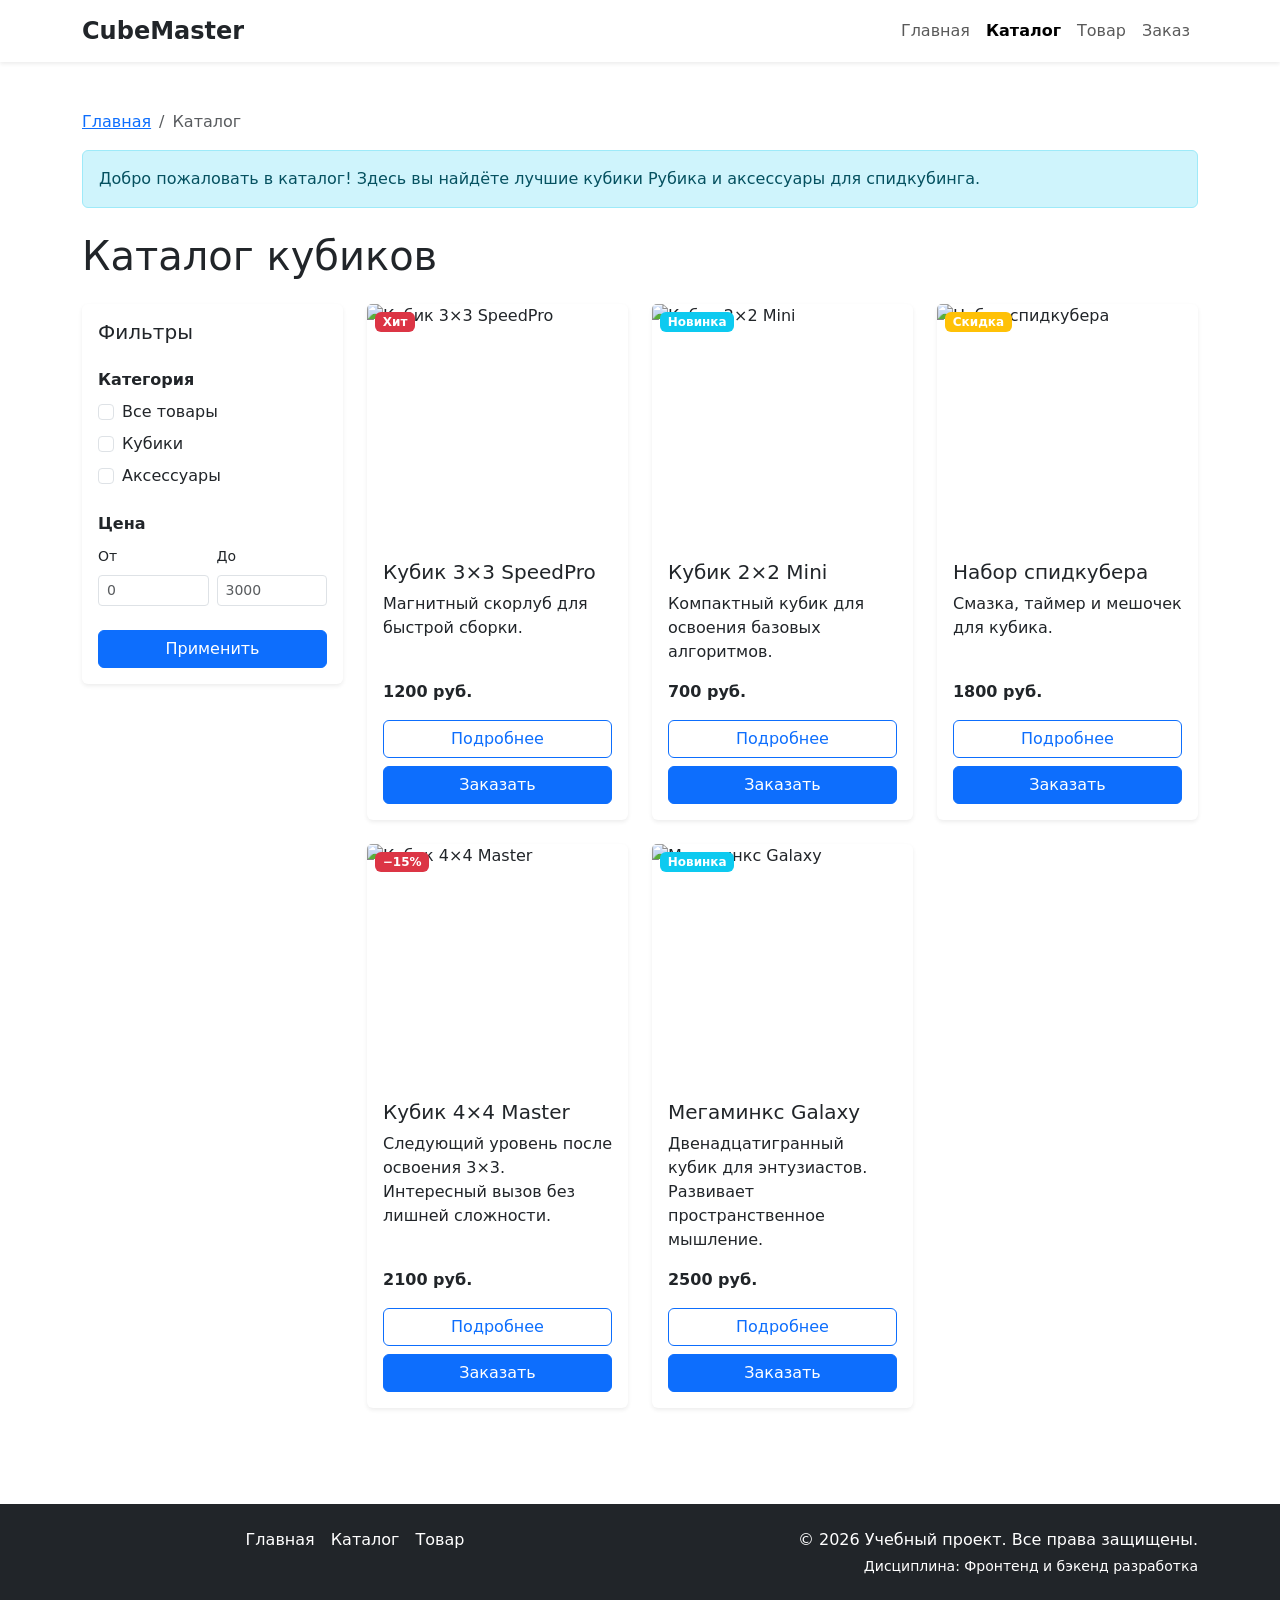
==== commit 2145b513: "Initial commit" ====
--- a/catalog.html
+++ b/catalog.html
@@ -5,197 +5,222 @@
   <meta name="viewport" content="width=device-width, initial-scale=1.0">
   <meta name="description" content="Каталог кубиков Рубика и аксессуаров для спидкубинга.">
   <title>Каталог — CubeMaster</title>
-  <link rel="stylesheet" href="css/style.css">
+  <link href="https://cdn.jsdelivr.net/npm/bootstrap@5.3.2/dist/css/bootstrap.min.css" rel="stylesheet">
+  <link rel="stylesheet" href="css/custom.css">
 </head>
 <body>
-  <header class="site-header">
-    <div class="site-header__inner">
-      <a class="site-header__logo" href="index.html">CubeMaster</a>
-      <nav class="site-nav" aria-label="Основная навигация">
-        <ul class="site-nav__list">
-          <li class="site-nav__item">
-            <a class="site-nav__link" href="index.html">Главная</a>
-          </li>
-          <li class="site-nav__item">
-            <a class="site-nav__link site-nav__link--active" href="catalog.html">Каталог</a>
-          </li>
-          <li class="site-nav__item">
-            <a class="site-nav__link" href="index.html#about">О нас</a>
-          </li>
-          <li class="site-nav__item">
-            <a class="site-nav__link" href="index.html#advantages">Преимущества</a>
-          </li>
-          <li class="site-nav__item">
-            <a class="site-nav__link" href="contacts.html">Контакты</a>
-          </li>
+  <nav class="navbar navbar-expand-lg navbar-light bg-white sticky-top shadow-sm">
+    <div class="container">
+      <a class="navbar-brand fw-bold fs-4 text-dark text-decoration-none" href="index.html">CubeMaster</a>
+      <button class="navbar-toggler" type="button" data-bs-toggle="collapse" data-bs-target="#mainNavbar" aria-controls="mainNavbar" aria-expanded="false" aria-label="Переключить навигацию">
+        <span class="navbar-toggler-icon"></span>
+      </button>
+      <div class="collapse navbar-collapse" id="mainNavbar">
+        <ul class="navbar-nav ms-auto mb-2 mb-lg-0">
+          <li class="nav-item"><a class="nav-link" href="index.html">Главная</a></li>
+          <li class="nav-item"><a class="nav-link active" href="catalog.html">Каталог</a></li>
+          <li class="nav-item"><a class="nav-link" href="product.html">Товар</a></li>
+          <li class="nav-item"><a class="nav-link" href="order.html">Заказ</a></li>
         </ul>
-      </nav>
-    </div>
-  </header>
-
-  <main>
-    <nav class="breadcrumbs" aria-label="Хлебные крошки">
-      <a class="breadcrumbs__link" href="index.html">Главная</a>
-      <span class="breadcrumbs__current">Каталог</span>
+      </div>
+    </div>
+  </nav>
+
+  <main class="container py-5">
+    <nav aria-label="Хлебные крошки">
+      <ol class="breadcrumb">
+        <li class="breadcrumb-item"><a href="index.html">Главная</a></li>
+        <li class="breadcrumb-item active">Каталог</li>
+      </ol>
     </nav>
 
-    <div class="catalog-heading">
-      <h1 class="catalog-heading__title">Каталог кубиков</h1>
-    </div>
-
-    <section class="catalog-layout">
-      <aside class="catalog-filters">
-        <h2 class="catalog-filters__title">Фильтры</h2>
-        <form class="filters-form" action="#" method="get">
-          <fieldset class="filters-form__group">
-            <legend class="filters-form__legend">Категория</legend>
-            <label class="filters-form__label">
-              <input class="filters-form__checkbox" type="checkbox" name="category" value="all"> Все товары
-            </label>
-            <label class="filters-form__label">
-              <input class="filters-form__checkbox" type="checkbox" name="category" value="cubes"> Кубики
-            </label>
-            <label class="filters-form__label">
-              <input class="filters-form__checkbox" type="checkbox" name="category" value="accessories"> Аксессуары
-            </label>
-          </fieldset>
-
-          <fieldset class="filters-form__group">
-            <legend class="filters-form__legend">Цена</legend>
-            <label class="filters-form__label" for="price-from">От</label>
-            <input class="filters-form__input" id="price-from" name="price-from" type="number" min="0" placeholder="0">
-            <label class="filters-form__label" for="price-to">До</label>
-            <input class="filters-form__input" id="price-to" name="price-to" type="number" min="0" placeholder="3000">
-          </fieldset>
-
-          <button class="button button--primary" type="submit">Применить</button>
-        </form>
-      </aside>
-      <div class="products-grid products-grid--catalog">
-        <article class="product-card">
-          <div class="product-card__media">
-            <img class="product-card__img" src="https://igrrai.ru/image/catalog/Golovolomki/Kubik-Rubika%203x3/GAN%20356%20RS/IMG_0007.jpg" alt="Кубик 3×3 SpeedPro" width="400" height="300">
-            <span class="product-card__badge product-card__badge--hit">Хит</span>
-          </div>
-          <h2 class="product-card__title">Кубик 3×3 SpeedPro</h2>
-          <p class="product-card__description">Магнитный скорлуб для быстрой сборки.</p>
-          <p class="product-card__price">Цена: 1200 руб.</p>
-          <div class="product-card__actions">
-            <a class="button button--secondary" href="product.html?id=3x3">Подробнее</a>
-            <button class="button button--primary product-card__button" type="button" data-product="Кубик 3×3 SpeedPro">Заказать</button>
-          </div>
-        </article>
-
-        <article class="product-card">
-          <div class="product-card__media">
-            <img class="product-card__img" src="https://avatars.mds.yandex.net/get-mpic/5177817/img_id8714847814257320974.jpeg/orig" alt="Кубик 2×2 Mini" width="400" height="300">
-          </div>
-          <h2 class="product-card__title">Кубик 2×2 Mini</h2>
-          <p class="product-card__description">Компактный кубик для освоения базовых алгоритмов.</p>
-          <p class="product-card__price">Цена: 700 руб.</p>
-          <div class="product-card__actions">
-            <a class="button button--secondary" href="product.html?id=2x2">Подробнее</a>
-            <button class="button button--primary product-card__button" type="button" data-product="Кубик 2×2 Mini">Заказать</button>
-          </div>
-        </article>
-
-        <article class="product-card product-card--discount">
-          <div class="product-card__media">
-            <img class="product-card__img" src="https://avatars.mds.yandex.net/get-mpic/10229228/2a00000196cb249d3e2cf73827dd2a086e5d/orig" alt="Кубик 4×4 Master" width="400" height="300">
-            <span class="product-card__badge">−15%</span>
-          </div>
-          <h2 class="product-card__title">Кубик 4×4 Master</h2>
-          <p class="product-card__description">Следующий уровень после освоения 3×3.</p>
-          <p class="product-card__price">Цена: 2100 руб.</p>
-          <div class="product-card__actions">
-            <a class="button button--secondary" href="product.html?id=4x4">Подробнее</a>
-            <button class="button button--primary product-card__button" type="button" data-product="Кубик 4×4 Master">Заказать</button>
-          </div>
-        </article>
-
-        <article class="product-card">
-          <div class="product-card__media">
-            <img class="product-card__img" src="https://avatars.mds.yandex.net/get-mpic/16143397/2a0000019887b34a6d09ddf2438b3a2c5c1b/orig" alt="Мегаминкс Galaxy" width="400" height="300">
-          </div>
-          <h2 class="product-card__title">Мегаминкс Galaxy</h2>
-          <p class="product-card__description">Двенадцатигранный кубик для энтузиастов.</p>
-          <p class="product-card__price">Цена: 2500 руб.</p>
-          <div class="product-card__actions">
-            <a class="button button--secondary" href="product.html?id=megaminx">Подробнее</a>
-            <button class="button button--primary product-card__button" type="button" data-product="Мегаминкс Galaxy">Заказать</button>
-          </div>
-        </article>
-
-        <article class="product-card">
-          <div class="product-card__media">
-            <img class="product-card__img" src="https://avatars.mds.yandex.net/get-mpic/14832725/2a0000019704a5049ac4ca5ef61a9739e6ff/orig" alt="Набор спидкубера" width="400" height="300">
-            <span class="product-card__badge product-card__badge--new">Новинка</span>
-          </div>
-          <h2 class="product-card__title">Набор спидкубера</h2>
-          <p class="product-card__description">Смазка, таймер и мешочек для кубика.</p>
-          <p class="product-card__price">Цена: 1800 руб.</p>
-          <div class="product-card__actions">
-            <a class="button button--secondary" href="product.html?id=kit">Подробнее</a>
-            <button class="button button--primary product-card__button" type="button" data-product="Набор спидкубера">Заказать</button>
-          </div>
-        </article>
-      </div>
-    </section>
+    <div class="alert alert-info mb-4">
+      Добро пожаловать в каталог! Здесь вы найдёте лучшие кубики Рубика и аксессуары для спидкубинга.
+    </div>
+
+    <h1 class="mb-4">Каталог кубиков</h1>
+
+    <div class="row g-4 align-items-start">
+      <div class="col-12 col-lg-3">
+        <div class="card shadow-sm border-0 sticky-lg-top">
+          <div class="card-body">
+            <h5 class="card-title mb-4">Фильтры</h5>
+            <form class="filters-form" action="#" method="get">
+              <div class="mb-4">
+                <label class="form-label fw-bold d-block mb-2">Категория</label>
+                <div class="form-check mb-2">
+                  <input class="form-check-input" type="checkbox" name="category" value="all" id="cat-all">
+                  <label class="form-check-label" for="cat-all">Все товары</label>
+                </div>
+                <div class="form-check mb-2">
+                  <input class="form-check-input" type="checkbox" name="category" value="cubes" id="cat-cubes">
+                  <label class="form-check-label" for="cat-cubes">Кубики</label>
+                </div>
+                <div class="form-check mb-2">
+                  <input class="form-check-input" type="checkbox" name="category" value="accessories" id="cat-acc">
+                  <label class="form-check-label" for="cat-acc">Аксессуары</label>
+                </div>
+              </div>
+              <div class="mb-4">
+                <label class="form-label fw-bold d-block mb-2">Цена</label>
+                <div class="row g-2">
+                  <div class="col-6">
+                    <label class="form-label small">От</label>
+                    <input class="form-control form-control-sm" id="price-from" name="price-from" type="number" min="0" placeholder="0">
+                  </div>
+                  <div class="col-6">
+                    <label class="form-label small">До</label>
+                    <input class="form-control form-control-sm" id="price-to" name="price-to" type="number" min="0" placeholder="3000">
+                  </div>
+                </div>
+              </div>
+              <button class="btn btn-primary w-100" type="submit">Применить</button>
+            </form>
+          </div>
+        </div>
+      </div>
+
+      <div class="col-12 col-lg-9">
+        <div class="row g-4">
+          <div class="col-12 col-md-6 col-lg-4">
+            <div class="card h-100 shadow-sm position-relative border-0">
+              <img src="https://igrrai.ru/image/catalog/Golovolomki/Kubik-Rubika%203x3/GAN%20356%20RS/IMG_0007.jpg" alt="Кубик 3×3 SpeedPro" class="card-img-top product-card-img">
+              <span class="badge bg-danger product-badge">Хит</span>
+              <div class="card-body d-flex flex-column">
+                <h5 class="card-title">Кубик 3×3 SpeedPro</h5>
+                <p class="card-text flex-grow-1">Магнитный скорлуб для быстрой сборки.</p>
+                <p class="fw-bold mb-3">1200 руб.</p>
+                <div class="d-grid gap-2">
+                  <a class="btn btn-outline-primary" href="product.html">Подробнее</a>
+                  <button class="btn btn-primary" type="button" data-bs-toggle="modal" data-bs-target="#orderModal">Заказать</button>
+                </div>
+              </div>
+            </div>
+          </div>
+
+          <div class="col-12 col-md-6 col-lg-4">
+            <div class="card h-100 shadow-sm position-relative border-0">
+              <img src="https://avatars.mds.yandex.net/get-mpic/5177817/img_id8714847814257320974.jpeg/orig" alt="Кубик 2×2 Mini" class="card-img-top product-card-img">
+              <span class="badge bg-info product-badge">Новинка</span>
+              <div class="card-body d-flex flex-column">
+                <h5 class="card-title">Кубик 2×2 Mini</h5>
+                <p class="card-text flex-grow-1">Компактный кубик для освоения базовых алгоритмов.</p>
+                <p class="fw-bold mb-3">700 руб.</p>
+                <div class="d-grid gap-2">
+                  <a class="btn btn-outline-primary" href="product.html">Подробнее</a>
+                  <button class="btn btn-primary" type="button" data-bs-toggle="modal" data-bs-target="#orderModal">Заказать</button>
+                </div>
+              </div>
+            </div>
+          </div>
+
+          <div class="col-12 col-md-6 col-lg-4">
+            <div class="card h-100 shadow-sm position-relative border-0">
+              <img src="https://avatars.mds.yandex.net/get-mpic/14832725/2a0000019704a5049ac4ca5ef61a9739e6ff/orig" alt="Набор спидкубера" class="card-img-top product-card-img">
+              <span class="badge bg-warning product-badge">Скидка</span>
+              <div class="card-body d-flex flex-column">
+                <h5 class="card-title">Набор спидкубера</h5>
+                <p class="card-text flex-grow-1">Смазка, таймер и мешочек для кубика.</p>
+                <p class="fw-bold mb-3">1800 руб.</p>
+                <div class="d-grid gap-2">
+                  <a class="btn btn-outline-primary" href="product.html">Подробнее</a>
+                  <button class="btn btn-primary" type="button" data-bs-toggle="modal" data-bs-target="#orderModal">Заказать</button>
+                </div>
+              </div>
+            </div>
+          </div>          <div class="col-12 col-md-6 col-lg-4">
+            <div class="card h-100 shadow-sm position-relative border-0">
+              <img src="https://avatars.mds.yandex.net/get-mpic/10229228/2a00000196cb249d3e2cf73827dd2a086e5d/orig" alt="Кубик 4×4 Master" class="card-img-top product-card-img">
+              <span class="badge bg-danger product-badge">−15%</span>
+              <div class="card-body d-flex flex-column">
+                <h5 class="card-title">Кубик 4×4 Master</h5>
+                <p class="card-text flex-grow-1">Следующий уровень после освоения 3×3. Интересный вызов без лишней сложности.</p>
+                <p class="fw-bold mb-3">2100 руб.</p>
+                <div class="d-grid gap-2">
+                  <a class="btn btn-outline-primary" href="product.html">Подробнее</a>
+                  <button class="btn btn-primary" type="button" data-bs-toggle="modal" data-bs-target="#orderModal">Заказать</button>
+                </div>
+              </div>
+            </div>
+          </div>
+
+          <div class="col-12 col-md-6 col-lg-4">
+            <div class="card h-100 shadow-sm position-relative border-0">
+              <img src="https://avatars.mds.yandex.net/get-mpic/16143397/2a0000019887b34a6d09ddf2438b3a2c5c1b/orig" alt="Мегаминкс Galaxy" class="card-img-top product-card-img">
+              <span class="badge bg-info product-badge">Новинка</span>
+              <div class="card-body d-flex flex-column">
+                <h5 class="card-title">Мегаминкс Galaxy</h5>
+                <p class="card-text flex-grow-1">Двенадцатигранный кубик для энтузиастов. Развивает пространственное мышление.</p>
+                <p class="fw-bold mb-3">2500 руб.</p>
+                <div class="d-grid gap-2">
+                  <a class="btn btn-outline-primary" href="product.html">Подробнее</a>
+                  <button class="btn btn-primary" type="button" data-bs-toggle="modal" data-bs-target="#orderModal">Заказать</button>
+                </div>
+              </div>
+            </div>
+          </div>
+        </div>
+      </div>
+    </div>
   </main>
 
-  <footer class="site-footer">
-    <div class="site-footer__inner">
-      <nav class="site-footer__nav" aria-label="Служебная навигация">
-        <a class="site-footer__link" href="index.html#about">О нас</a>
-        <a class="site-footer__link" href="index.html#catalog">Каталог товаров</a>
-        <a class="site-footer__link" href="index.html#advantages">Преимущества</a>
-        <a class="site-footer__link" href="contacts.html#contacts">Контакты</a>
-      </nav>
-      <p class="site-footer__text">&copy; 2026 Учебный проект. Все права защищены.</p>
-      <p class="site-footer__text">Дисциплина: Фронтенд и бэкенд разработка</p>
+  <footer class="bg-dark text-white py-4 mt-5">
+    <div class="container">
+      <div class="row">
+        <div class="col-12 col-md-6">
+          <nav class="d-flex flex-wrap justify-content-center gap-3">
+            <a class="text-white text-decoration-none" href="index.html">Главная</a>
+            <a class="text-white text-decoration-none" href="catalog.html">Каталог</a>
+            <a class="text-white text-decoration-none" href="product.html">Товар</a>
+          </nav>
+        </div>
+        <div class="col-12 col-md-6 text-end">
+          <p class="mb-1">&copy; 2026 Учебный проект. Все права защищены.</p>
+          <p class="mb-0 small">Дисциплина: Фронтенд и бэкенд разработка</p>
+        </div>
+      </div>
     </div>
   </footer>
 
-  <dialog class="order-dialog" id="order-dialog" aria-labelledby="order-dialog-title">
-    <form class="order-dialog__form" id="order-form" method="dialog">
-      <h2 class="order-dialog__title" id="order-dialog-title">Быстрый заказ</h2>
-      <p class="order-dialog__product">Товар: <span id="order-product">—</span></p>
-
-      <label class="form-field">
-        <span class="form-field__label">Имя</span>
-        <input class="form-field__input" id="order-name" name="name" type="text" placeholder="Иван Иванов" required>
-      </label>
-
-      <label class="form-field">
-        <span class="form-field__label">E-mail</span>
-        <input class="form-field__input" id="order-email" name="email" type="email" placeholder="example@mail.ru" required>
-      </label>
-
-      <label class="form-field">
-        <span class="form-field__label">Телефон</span>
-        <input class="form-field__input" id="order-phone" name="phone" type="tel" placeholder="+7 (999) 123-45-67" required>
-      </label>
-
-      <label class="form-field">
-        <span class="form-field__label">Комментарий</span>
-        <textarea class="form-field__textarea" id="order-comment" name="comment" rows="3" placeholder="Например: модель, цвет, способ доставки"></textarea>
-      </label>
-
-      <label class="form-checkbox">
-        <input class="form-checkbox__input" id="order-agree" name="agree" type="checkbox" required>
-        <span>Согласен на обработку персональных данных</span>
-      </label>
-
-      <input type="hidden" id="order-product-input" name="product" value="">
-
-      <div class="order-dialog__actions">
-        <button class="button button--primary" type="submit" value="order">Отправить</button>
-        <button class="button button--secondary" id="close-order-dialog" type="button">Отмена</button>
-      </div>
-    </form>
-  </dialog>
-
-  <script src="js/main.js"></script>
+  <div class="modal fade" id="orderModal" tabindex="-1" aria-labelledby="orderModalLabel" aria-hidden="true">
+    <div class="modal-dialog">
+      <div class="modal-content">
+        <div class="modal-header">
+          <h5 class="modal-title fw-bold" id="orderModalLabel">Быстрый заказ</h5>
+          <button type="button" class="btn-close" data-bs-dismiss="modal" aria-label="Закрыть"></button>
+        </div>
+        <div class="modal-body">
+          <form id="quick-order-form">
+            <p class="small text-muted mb-3">Товар: <span id="modal-product">—</span></p>
+            <div class="mb-3">
+              <label class="form-label">Имя</label>
+              <input type="text" class="form-control" placeholder="Иван Иванов" required>
+            </div>
+            <div class="mb-3">
+              <label class="form-label">E-mail</label>
+              <input type="email" class="form-control" placeholder="example@mail.ru" required>
+            </div>
+            <div class="mb-3">
+              <label class="form-label">Телефон</label>
+              <div class="input-group has-validation">
+                <span class="input-group-text">+7</span>
+                <input type="tel" class="form-control" placeholder="(999) 123-45-67" required>
+              </div>
+            </div>
+            <div class="mb-3 form-check">
+              <input type="checkbox" class="form-check-input" id="agreeTerms" required>
+              <label class="form-check-label" for="agreeTerms">Согласен на обработку персональных данных</label>
+            </div>
+          </form>
+        </div>
+        <div class="modal-footer">
+          <button type="button" class="btn btn-secondary" data-bs-dismiss="modal">Отмена</button>
+          <button type="button" class="btn btn-primary" form="quick-order-form">Отправить заявку</button>
+        </div>
+      </div>
+    </div>
+  </div>
+
+  <script src="https://cdn.jsdelivr.net/npm/bootstrap@5.3.2/dist/js/bootstrap.bundle.min.js"></script>
 </body>
-</html>
-
+</html>
--- a/css/custom.css
+++ b/css/custom.css
@@ -0,0 +1,48 @@
+body {
+  min-height: 100vh;
+  display: flex;
+  flex-direction: column;
+}
+
+main {
+  flex: 1;
+}
+
+.placeholder-box {
+  min-height: 240px;
+  background-color: #e9ecef;
+  border: 1px dashed #adb5bd;
+  border-radius: 0.5rem;
+  display: flex;
+  align-items: center;
+  justify-content: center;
+  color: #6c757d;
+  font-size: 0.9rem;
+}
+
+/* Активная ссылка навигации — подсветка */
+.nav-link.active {
+  font-weight: 600;
+}
+
+/* Карточки товаров — единый стиль */
+.product-card-img {
+  object-fit: cover;
+  width: 100%;
+  height: 240px;
+}
+
+/* Бейджи на карточках */
+.product-badge {
+  position: absolute;
+  top: 0.5rem;
+  left: 0.5rem;
+  z-index: 3;
+}
+
+
+
+/* Футер */
+footer {
+  margin-top: auto;
+}
